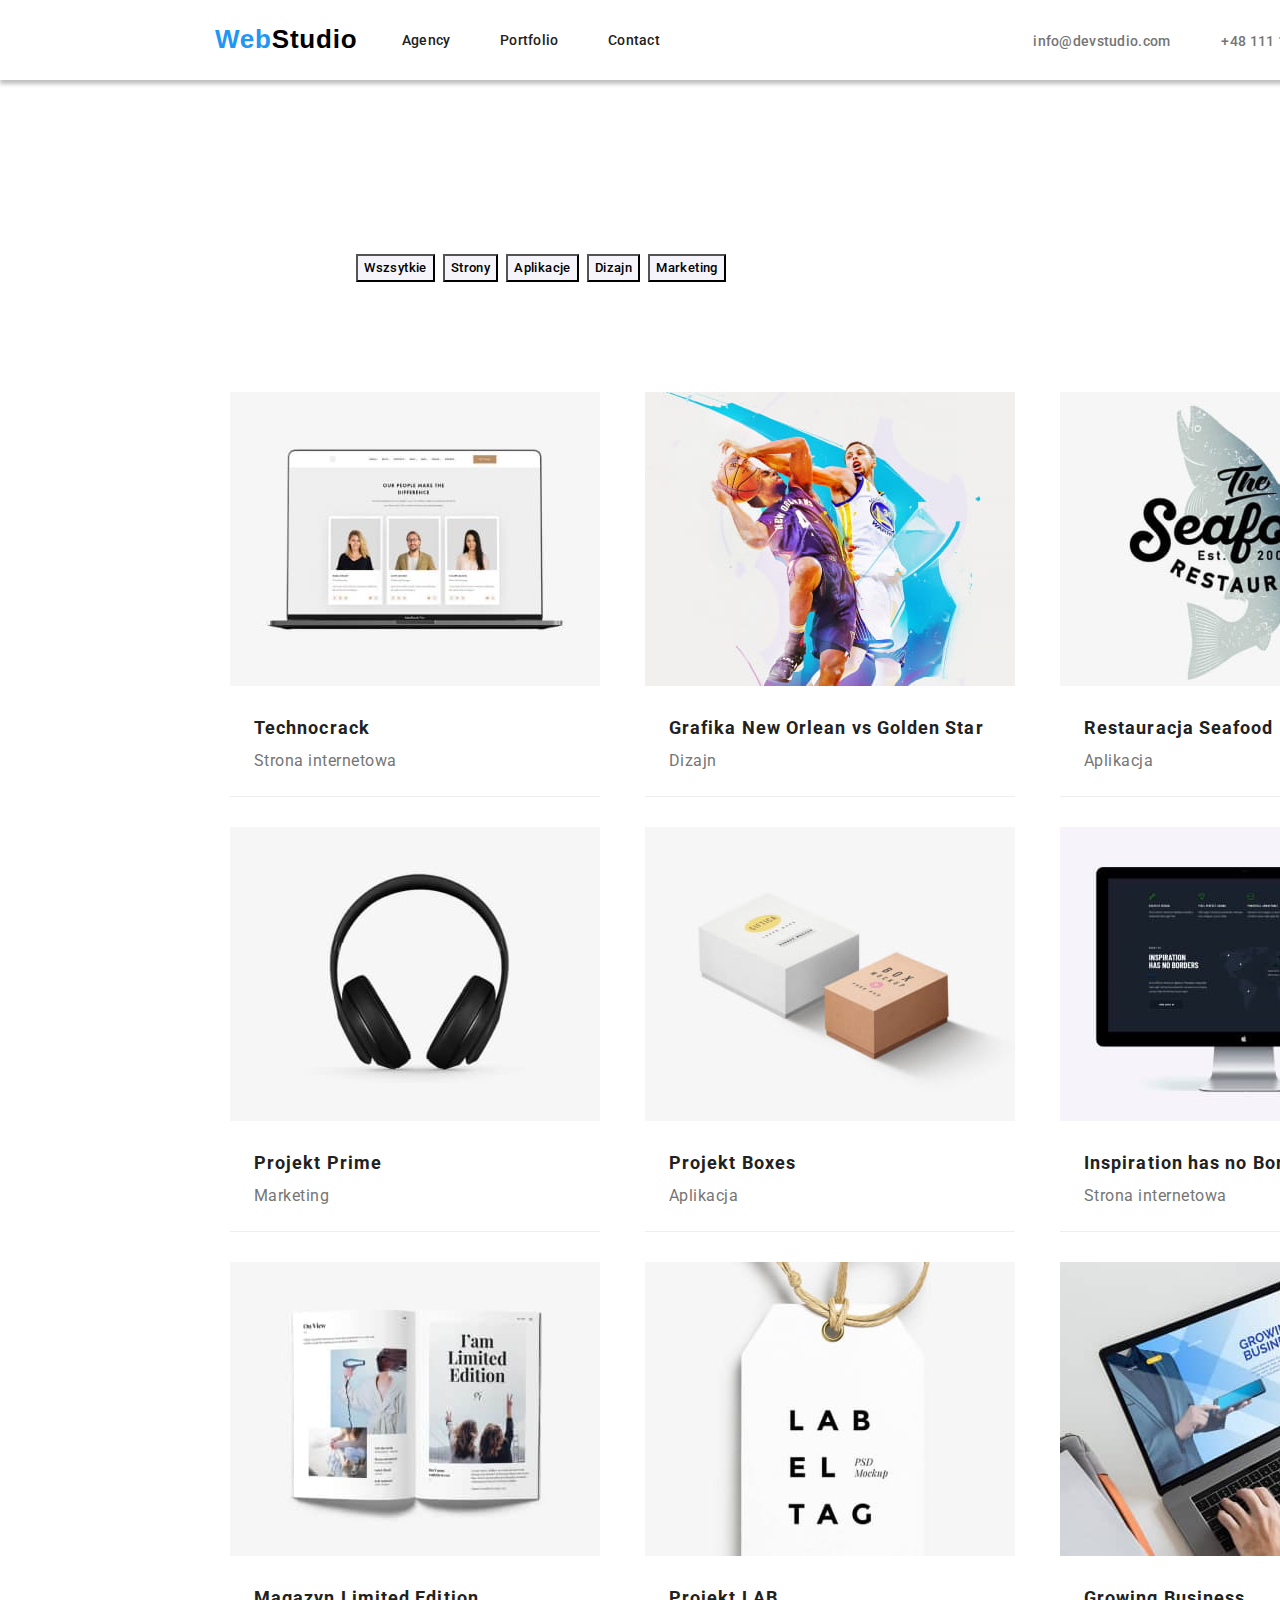
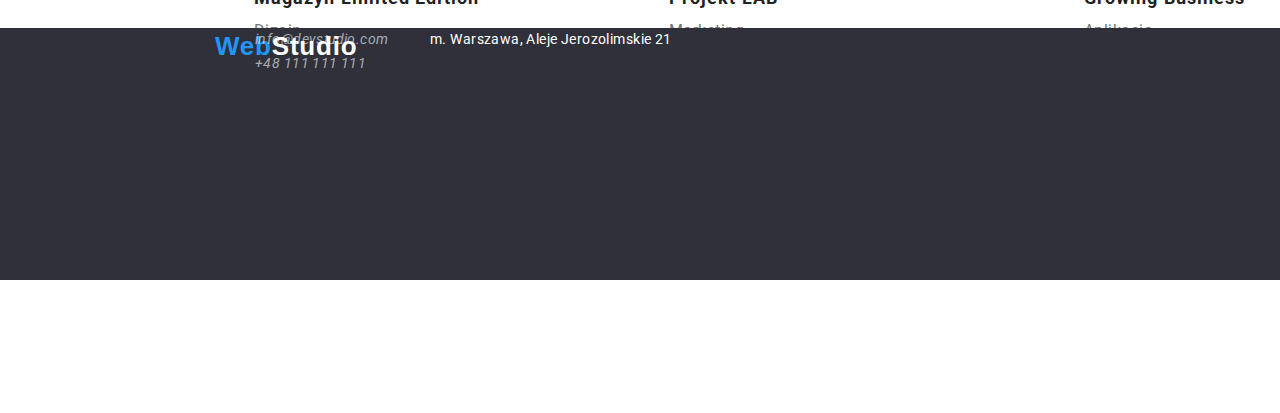
==== portfolio.html @ 23a783db "goit-markup-hw-03" ====
<!DOCTYPE html>
<html lang="en">
  <head>
    <meta charset="UTF-8" />
    <meta http-equiv="X-UA-Compatible" content="IE=edge" />
    <meta name="description" content="Website about WebStudio" />
    <title>Portfolio</title>
    <link
      rel="stylesheet"
      href="https://cdnjs.cloudflare.com/ajax/libs/modern-normalize/1.1.0/modern-normalize.min.css"
      integrity="sha512-wpPYUAdjBVSE4KJnH1VR1HeZfpl1ub8YT/NKx4PuQ5NmX2tKuGu6U/JRp5y+Y8XG2tV+wKQpNHVUX03MfMFn9Q=="
      crossorigin="anonymous"
      referrerpolicy="no-referrer"
    />
    <link rel="preconnect" href="https://fonts.googleapis.com" />
    <link rel="preconnect" href="https://fonts.gstatic.com" crossorigin />
    <link
      href="https://fonts.googleapis.com/css2?family=Raleway:wght@700&family=Roboto:wght@400;500;700;900&display=swap"
      rel="stylesheet"
    />
    <link rel="stylesheet" href="css/style.css" />
  </head>
  <body>
    <header class="nav-bar">
      <div class="menu-items">
        <a class="logo" href="index.html">Web<span class="studio">Studio</span></a>
      </div>
      <nav class="menu-items social-links-position">
        <div>
          <ul class="nav-items">
            <li><a class="menu-item" href="./index.html">Agency</a></li>
            <li><a class="menu-item" href="portfolio.html">Portfolio</a></li>
            <li><a class="menu-item">Contact</a></li>
          </ul>
        </div>
      </nav>
      <ul class="menu-items contacts-position">
        <li>
          <a class="contact-info" href="mailto:info@devstudio.com">info@devstudio.com</a>
        </li>
        <li><a class="contact-info" href="tel:+48111111111">+48 111 111 111</a></li>
      </ul>
    </header>

    <section class="filter-container">
      <div class="container">
        <ul class="button-container">
          <li><button type="button" class="button">Wszsytkie</button></li>
          <li><button type="button" class="button">Strony</button></li>
          <li><button type="button" class="button">Aplikacje</button></li>
          <li><button type="button" class="button">Dizajn</button></li>
          <li><button type="button" class="button">Marketing</button></li>
        </ul>
      </div>
      <div>
        <ul class="image-box-container">
          <li class="item">
            <figure>
              <img src="./images/laptop.jpg" alt="laptop" />
              <h3 class="title-h3">Technocrack</h3>
              <p class="description-image">Strona internetowa</p>
            </figure>
          </li>
          <li class="item">
            <figure>
              <img src="./images/players.jpg" alt="two players play basketball " />
              <h3 class="title-h3">Grafika New Orlean vs Golden Star</h3>
              <p class="description-image">Dizajn</p>
            </figure>
          </li>
          <li class="item">
            <figure>
              <img src="./images/seafood.jpg" alt="logo sea food restaurant" />
              <h3 class="title-h3">Restauracja Seafood</h3>
              <p class="description-image">Aplikacja</p>
            </figure>
          </li>
          <li class="item">
            <figure>
              <img src="./images/headphones.jpg" alt="black headphones" />
              <h3 class="title-h3">Projekt Prime</h3>
              <p class="description-image">Marketing</p>
            </figure>
          </li>
          <li class="item">
            <figure>
              <img src="./images/twoboxes.jpg" alt="two difrent boxes" />
              <h3 class="title-h3">Projekt Boxes</h3>
              <p class="description-image">Aplikacja</p>
            </figure>
          </li>
          <li class="item">
            <figure>
              <img src="./images/monitor.jpg" alt="computer monitor" />
              <h3 class="title-h3">Inspiration has no Borders</h3>
              <p class="description-image">Strona internetowa</p>
            </figure>
          </li>
          <li class="item">
            <figure>
              <img src="./images/book.jpg" alt="open newspeper" />
              <h3 class="title-h3">Magazyn Limited Edition</h3>
              <p class="description-image">Dizajn</p>
            </figure>
          </li>
          <li class="item">
            <figure>
              <img src="./images/pendant.jpg" alt="lab pendant" />
              <h3 class="title-h3">Projekt LAB</h3>
              <p class="description-image">Marketing</p>
            </figure>
          </li>
          <li class="item">
            <figure>
              <img src="./images/laptop2.jpg" alt="whos writting on open laptop" />
              <h3 class="title-h3">Growing Business</h3>
              <p class="description-image">Aplikacja</p>
            </figure>
          </li>
        </ul>
      </div>
    </section>
    <div class="footer container">
      <footer>
        <div>
          <a class="logo" href="index.html">Web<span class="studio-footer">Studio</span></a>
        </div>
        <address>
          <div class="contact-footer">
            <ul>
              <li class="street">m. Warszawa, Aleje Jerozolimskie 21</li>
              <li>
                <a class="contact-info-footer" href="mailto:info@devstudio.com"
                  >info@devstudio.com</a
                >
              </li>
              <li><a class="contact-info-footer" href="tel:+48111111111">+48 111 111 111</a></li>
            </ul>
          </div>
        </address>
      </footer>
    </div>
  </body>
</html>
---- css/style.css ----
:root {
  --background-color: #e5e5e5;
  --color-white: #ffffff;
  --color-black: #000000;
  --color-blue: #2196f3;
  --color-grey: #757575;
  --color-dark-grey: #2f303a;
  --main-font: 'Roboto', sans-serif;
  --secondary-font: 'Relaway', sans-serif;
  --normal-text-color: #212121;
  --paragraph-text-color: #757575;
  --link-color: #2196f3;
  --secondary-background-color: #2f303a;
  --button-color: #f5f4fa;
}
* {
  margin: 0;
}
ul {
  list-style: none;
}
a {
  text-decoration: none;
}

body {
  font-family: var(--main-font);
  color: var(--normal-text-color);
}
.title-h3:hover,
.description-image:hover {
  text-decoration-line: underline;
  text-decoration-color: var(--link-color);
  text-decoration-style: solid;
}
img:hover {
  text-decoration-style: solid;
  border-color: var(--link-color);
}

.conteiner {
  width: 1200px;
}
.filter-container {
  text-decoration: none;
  padding: 94px 0 94px 0px;
  justify-content: center;
  padding-top: 174px; /*(174, 215, 346, 215);*/
  padding-bottom: 346px;
  padding-left: 215px;
  padding-right: 215px;
}
.menu-item {
  font-weight: 500;
  font-size: 14px;
  line-height: 1.14;
  letter-spacing: 0.02em;
  color: var(--normal-text-color);
}
.nav-bar {
  height: 80px;
  width: 1600px;
  left: 0px;
  top: 0px;
  border-radius: 0px;
  box-sizing: border-box;
  border-bottom: 1px solid var(--border-color);
  background-color: var(--white);
  display: flex;
  justify-content: center;
  box-shadow: 0px 4px 4px rgba(0, 0, 0, 0.25);
}
.nav-items {
  gap: 47px;
  width: 261px;
  height: 16px;
  left: 453px;
  top: 32px;
  display: flex;
  color: var(--normal-text-color);
  font-size: 14px;
  justify-content: space-around;
}

.button-container {
  display: flex;
  justify-content: center;
  gap: 8px;
  margin-bottom: 50px;
  width: 572px;
  height: 54px;
  left: 510px;
  top: 174px;
  padding-bottom: 34px;
}
.image-box-container {
  width: 1200px;
  display: flex;
  flex-wrap: wrap;
  justify-content: space-between;
  padding-left: 15px;
  padding-right: 15px;
  gap: 30px;
}
.item {
  margin: 0;
  padding: 0;
  width: auto;
  border-bottom: 1px solid #eeeeee;
}
.contacts-position {
  padding-left: 372px;
  gap: 51px;
}
.social-links-position {
  padding-left: 91px;
}

.logo {
  position: absolute;
  left: 215px;
  font-family: var(--secondary-font);
  font-weight: 700;
  font-size: 26px;
  line-height: 1.46;
  letter-spacing: 0.03em;
  color: var(--link-color);
}
.studio {
  font-family: var(--secondary-font);
  color: var(--color-black);
}
.studio-footer {
  font-family: var(--secondary-font);
  color: var(--color-white);
}
.contact-footer {
  position: absolute;
  width: 247px;
  height: 84px;
  left: 215px;
}
.slogan {
  font-weight: 900;
  font-size: 44px;
  line-height: 1.36;
  letter-spacing: 0.06em;
  text-transform: uppercase;
  color: var(--color-white);
  padding-top: 200px;
  padding-bottom: 30px;
}
.our-team {
  background-color: var(--button-color);
}

.contact-info {
  font-style: normal;
  font-weight: 500;
  font-size: 14px;
  line-height: 1.17;
  letter-spacing: 0.02em;
  color: var(--paragraph-text-color);
}
.contact-footer {
  width: 247px;
  height: 81px;
}
.contact-info-footer {
  font-size: 14px;
  line-height: 1.7;
  letter-spacing: 0.03em;
  color: rgba(255, 255, 255, 0.6);
}
button {
  font-family: var(--main-font);
  font-weight: 500;
  line-height: 1.62;
  background: var(--button-color);
  letter-spacing: 0.03em;
  cursor: pointer;
}
.blue-button {
  font-weight: 700;
  line-height: 1.87;
  letter-spacing: 0.06em;
  color: var(--color-white);
  background: var(--link-color);
}
.button:focus {
  color: white;
  background-color: var(--link-color);
}
.button:hover {
  text-decoration-line: underline;
  text-decoration-color: var(--link-color);
  text-decoration-style: solid;
}

a:hover,
a:focus {
  color: var(--link-color);
}
.section {
  padding: 94px 0 94px 0px;
}

.main-section {
  background-color: var(--secondary-background-color);
  display: flex;
  flex-direction: column;
  justify-content: center;
  align-items: center;
}
.menu-items {
  display: flex;
  align-items: center;
}
.paragraphs {
  display: flex;
  justify-content: space-around;
  gap: 30px;
  padding-left: 15px;
  padding-right: 15px;
}
.paragraphs-title {
  font-weight: 700;
  font-size: 14px;
  line-height: 1.14;
  letter-spacing: 0.03em;
}
.paragraphs-text {
  font-size: 14px;
  line-height: 1.14;
  letter-spacing: 0.03em;
  color: var(--paragraph-text-color);
  padding-top: 10px;
}
.section-title {
  font-weight: 700;
  font-size: 36px;
  line-height: 1.17;
  letter-spacing: 0.03em;
}
.title-h3 {
  font-weight: 700;
  font-size: 18px;
  line-height: 2;
  letter-spacing: 0.06em;
  margin: 0;
  padding-top: 20px;
  padding-left: 24px;
  color: var(--normal-text-color);
}
.name {
  font-weight: 500;
  line-height: 1.19;
  letter-spacing: 0.03em;
  color: var(--color-black);
}
.describe-name {
  line-height: 1.19;
  letter-spacing: 0.03em;
  color: var(--color-grey);
}
.description-image {
  color: var(--color-grey);
  line-height: 1.875;
  letter-spacing: 0.03em;
  margin: 0;
  padding-left: 24px;
  padding-bottom: 20px;
  letter-spacing: 0.03em;
}
.street {
  position: absolute;
  width: 247px;
  height: 21px;
  left: 215px;
  font-style: normal;
  font-family: var(--main-font);
  color: var(--color-white);
  font-size: 14px;
  line-height: 1.71;
  letter-spacing: 0.03em;
}
.footer {
  background-color: var(--color-dark-grey);
  position: absolute;
  width: 1600px;
  height: 252px;
  left: 0px;
  top: 1628px;
  height: 252px;
  border-radius: 0px;
}
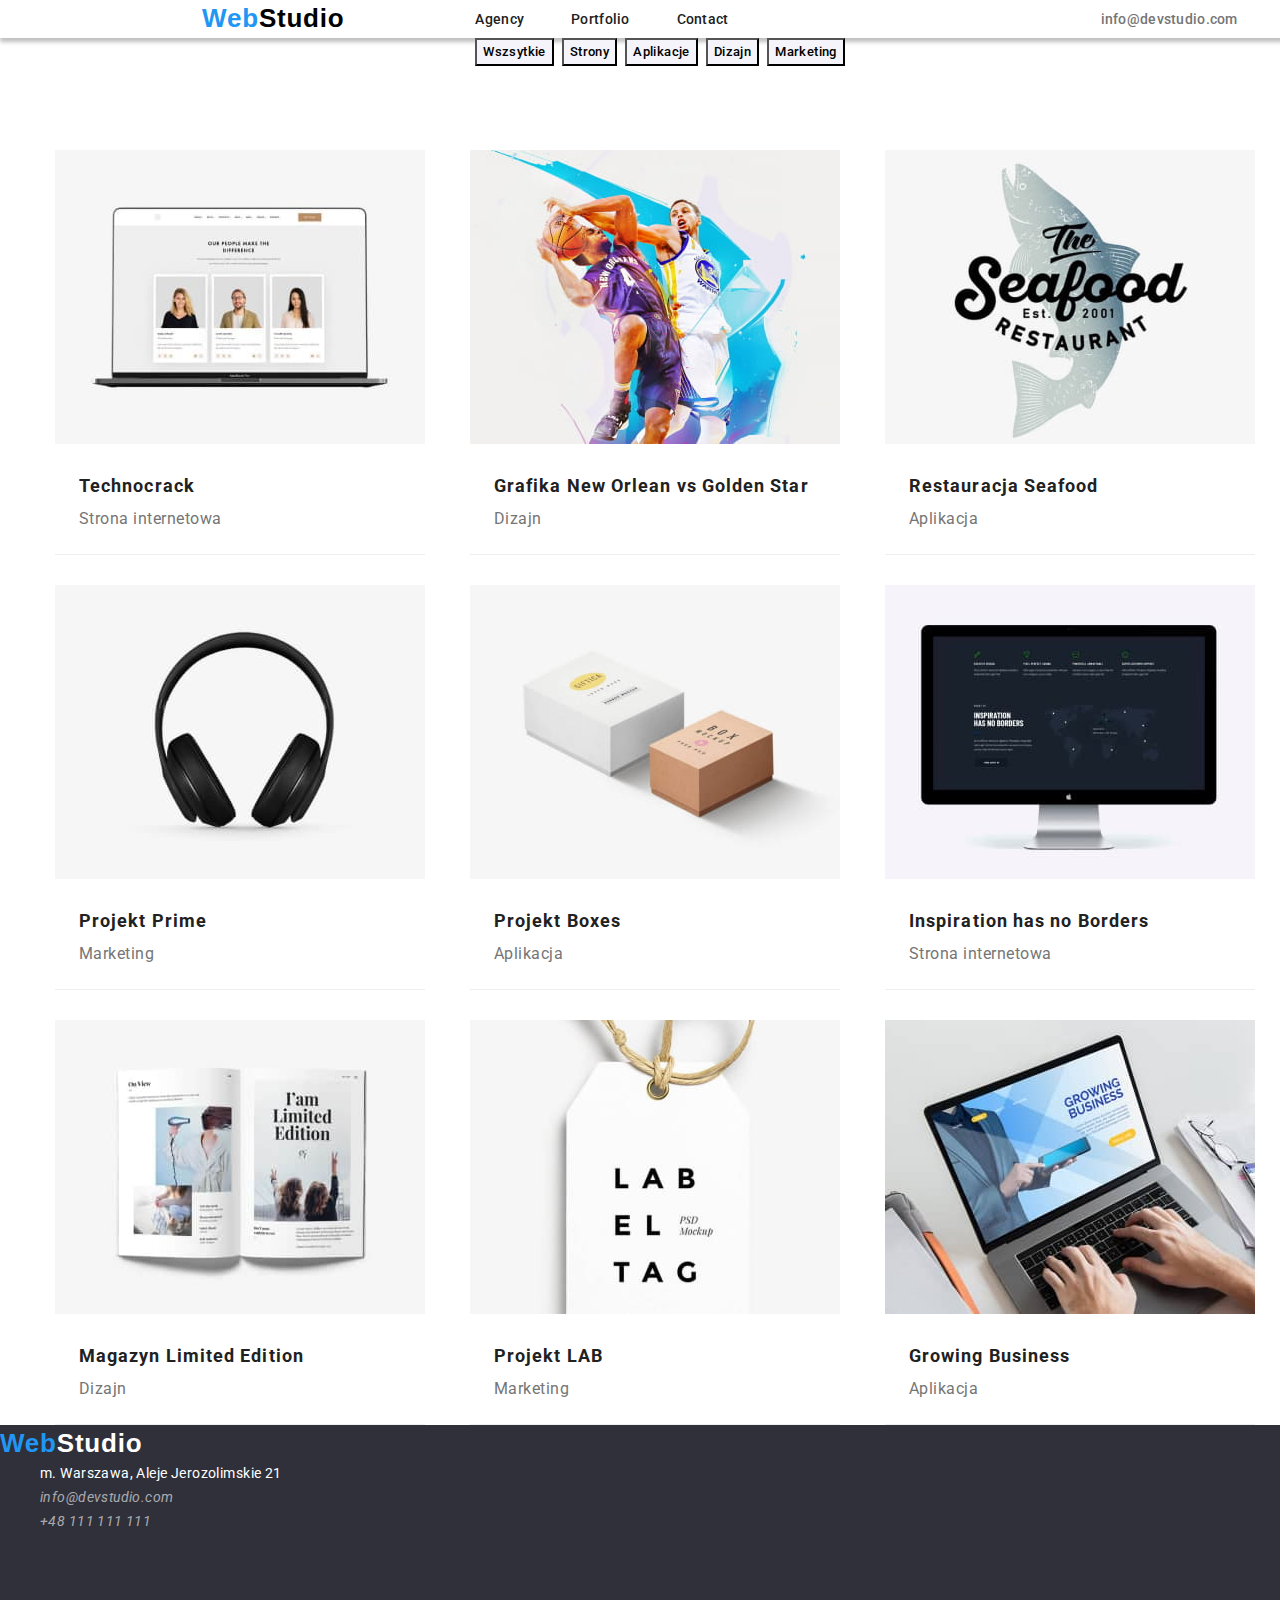
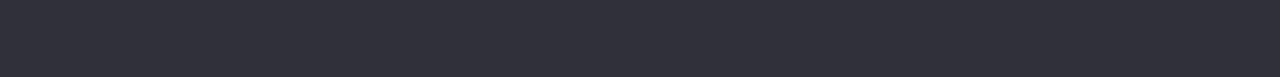
==== commit 77ddc376: "goit-markup-hw-03" ====
--- a/portfolio.html
+++ b/portfolio.html
@@ -21,7 +21,7 @@
     <link rel="stylesheet" href="css/style.css" />
   </head>
   <body>
-    <header class="nav-bar">
+    <header class="nav-bar container">
       <div class="menu-items">
         <a class="logo" href="index.html">Web<span class="studio">Studio</span></a>
       </div>
@@ -42,7 +42,7 @@
       </ul>
     </header>
 
-    <section class="filter-container">
+    <section class="filter-container, conteiner">
       <div class="container">
         <ul class="button-container">
           <li><button type="button" class="button">Wszsytkie</button></li>
@@ -55,73 +55,55 @@
       <div>
         <ul class="image-box-container">
           <li class="item">
-            <figure>
-              <img src="./images/laptop.jpg" alt="laptop" />
-              <h3 class="title-h3">Technocrack</h3>
-              <p class="description-image">Strona internetowa</p>
-            </figure>
+            <img src="./images/laptop.jpg" alt="laptop" />
+            <h3 class="title-h3">Technocrack</h3>
+            <p class="description-image">Strona internetowa</p>
           </li>
           <li class="item">
-            <figure>
-              <img src="./images/players.jpg" alt="two players play basketball " />
-              <h3 class="title-h3">Grafika New Orlean vs Golden Star</h3>
-              <p class="description-image">Dizajn</p>
-            </figure>
+            <img src="./images/players.jpg" alt="two players play basketball " />
+            <h3 class="title-h3">Grafika New Orlean vs Golden Star</h3>
+            <p class="description-image">Dizajn</p>
           </li>
           <li class="item">
-            <figure>
-              <img src="./images/seafood.jpg" alt="logo sea food restaurant" />
-              <h3 class="title-h3">Restauracja Seafood</h3>
-              <p class="description-image">Aplikacja</p>
-            </figure>
+            <img src="./images/seafood.jpg" alt="logo sea food restaurant" />
+            <h3 class="title-h3">Restauracja Seafood</h3>
+            <p class="description-image">Aplikacja</p>
           </li>
           <li class="item">
-            <figure>
-              <img src="./images/headphones.jpg" alt="black headphones" />
-              <h3 class="title-h3">Projekt Prime</h3>
-              <p class="description-image">Marketing</p>
-            </figure>
+            <img src="./images/headphones.jpg" alt="black headphones" />
+            <h3 class="title-h3">Projekt Prime</h3>
+            <p class="description-image">Marketing</p>
           </li>
           <li class="item">
-            <figure>
-              <img src="./images/twoboxes.jpg" alt="two difrent boxes" />
-              <h3 class="title-h3">Projekt Boxes</h3>
-              <p class="description-image">Aplikacja</p>
-            </figure>
+            <img src="./images/twoboxes.jpg" alt="two difrent boxes" />
+            <h3 class="title-h3">Projekt Boxes</h3>
+            <p class="description-image">Aplikacja</p>
           </li>
           <li class="item">
-            <figure>
-              <img src="./images/monitor.jpg" alt="computer monitor" />
-              <h3 class="title-h3">Inspiration has no Borders</h3>
-              <p class="description-image">Strona internetowa</p>
-            </figure>
+            <img src="./images/monitor.jpg" alt="computer monitor" />
+            <h3 class="title-h3">Inspiration has no Borders</h3>
+            <p class="description-image">Strona internetowa</p>
           </li>
           <li class="item">
-            <figure>
-              <img src="./images/book.jpg" alt="open newspeper" />
-              <h3 class="title-h3">Magazyn Limited Edition</h3>
-              <p class="description-image">Dizajn</p>
-            </figure>
+            <img src="./images/book.jpg" alt="open newspeper" />
+            <h3 class="title-h3">Magazyn Limited Edition</h3>
+            <p class="description-image">Dizajn</p>
           </li>
           <li class="item">
-            <figure>
-              <img src="./images/pendant.jpg" alt="lab pendant" />
-              <h3 class="title-h3">Projekt LAB</h3>
-              <p class="description-image">Marketing</p>
-            </figure>
+            <img src="./images/pendant.jpg" alt="lab pendant" />
+            <h3 class="title-h3">Projekt LAB</h3>
+            <p class="description-image">Marketing</p>
           </li>
           <li class="item">
-            <figure>
-              <img src="./images/laptop2.jpg" alt="whos writting on open laptop" />
-              <h3 class="title-h3">Growing Business</h3>
-              <p class="description-image">Aplikacja</p>
-            </figure>
+            <img src="./images/laptop2.jpg" alt="whos writting on open laptop" />
+            <h3 class="title-h3">Growing Business</h3>
+            <p class="description-image">Aplikacja</p>
           </li>
         </ul>
       </div>
     </section>
-    <div class="footer container">
-      <footer>
+    <div class="footer">
+      <footer class="container">
         <div>
           <a class="logo" href="index.html">Web<span class="studio-footer">Studio</span></a>
         </div>
--- a/css/style.css
+++ b/css/style.css
@@ -22,43 +22,95 @@
 a {
   text-decoration: none;
 }
-
+* {
+  margin: 0;
+}
+h1,
+h2,
+h3,
+h4,
+h5,
+h6,
+p {
+  margin: 0;
+}
 body {
   font-family: var(--main-font);
   color: var(--normal-text-color);
 }
-.title-h3:hover,
+.conteiner {
+  width: 1200px;
+  margin: 0 auto;
+}
+/*==================================================================
+HOVER FOCUS BUTTON
+====================================================================*/
+/*.title-h3:hover,
 .description-image:hover {
   text-decoration-line: underline;
   text-decoration-color: var(--link-color);
   text-decoration-style: solid;
-}
-img:hover {
+}*/
+img:hover img:focus {
   text-decoration-style: solid;
   border-color: var(--link-color);
 }
-
-.conteiner {
-  width: 1200px;
-}
-.filter-container {
-  text-decoration: none;
-  padding: 94px 0 94px 0px;
-  justify-content: center;
-  padding-top: 174px; /*(174, 215, 346, 215);*/
-  padding-bottom: 346px;
-  padding-left: 215px;
-  padding-right: 215px;
-}
-.menu-item {
-  font-weight: 500;
-  font-size: 14px;
-  line-height: 1.14;
-  letter-spacing: 0.02em;
-  color: var(--normal-text-color);
-}
+.button:focus {
+  color: white;
+  background-color: var(--link-color);
+}
+.button:focus,
+.button:hover {
+  color: white;
+  background-color: var(--link-color);
+}
+.button-container:hover {
+  border-color: var(--link-color);
+}
+a:hover,
+a:focus {
+  color: var(--link-color);
+}
+button {
+  font-family: var(--main-font);
+  font-weight: 500;
+  line-height: 1.62;
+  background: var(--button-color);
+  letter-spacing: 0.03em;
+  cursor: pointer;
+}
+.blue-button {
+  font-weight: 700;
+  line-height: 1.87;
+  letter-spacing: 0.06em;
+  color: var(--color-white);
+  background: var(--link-color);
+}
+.underline-blue:hover {
+  text-decoration-line: underline;
+}
+/*============LOGO==========================================*/
+.logo {
+  left: 215px;
+  font-family: var(--secondary-font);
+  font-weight: 700;
+  font-size: 26px;
+  line-height: 1.46;
+  letter-spacing: 0.03em;
+  color: var(--link-color);
+}
+.studio {
+  font-family: var(--secondary-font);
+  color: var(--color-black);
+}
+.studio-footer {
+  font-family: var(--secondary-font);
+  color: var(--color-white);
+}
+/*===================================================
+NAGŁÓWEK
+========================================================*/
 .nav-bar {
-  height: 80px;
   width: 1600px;
   left: 0px;
   top: 0px;
@@ -72,8 +124,6 @@
 }
 .nav-items {
   gap: 47px;
-  width: 261px;
-  height: 16px;
   left: 453px;
   top: 32px;
   display: flex;
@@ -81,64 +131,39 @@
   font-size: 14px;
   justify-content: space-around;
 }
-
-.button-container {
-  display: flex;
-  justify-content: center;
-  gap: 8px;
-  margin-bottom: 50px;
-  width: 572px;
-  height: 54px;
-  left: 510px;
-  top: 174px;
-  padding-bottom: 34px;
-}
-.image-box-container {
-  width: 1200px;
-  display: flex;
-  flex-wrap: wrap;
-  justify-content: space-between;
-  padding-left: 15px;
-  padding-right: 15px;
-  gap: 30px;
-}
-.item {
-  margin: 0;
-  padding: 0;
-  width: auto;
-  border-bottom: 1px solid #eeeeee;
+.social-links-position {
+  padding-left: 91px;
+}
+.menu-item {
+  font-weight: 500;
+  font-size: 14px;
+  line-height: 1.14;
+  letter-spacing: 0.02em;
+  color: var(--normal-text-color);
+}
+.contact-info {
+  font-style: normal;
+  font-weight: 500;
+  font-size: 14px;
+  line-height: 1.17;
+  letter-spacing: 0.02em;
+  color: var(--paragraph-text-color);
 }
 .contacts-position {
   padding-left: 372px;
   gap: 51px;
 }
-.social-links-position {
-  padding-left: 91px;
-}
+/*=======================================================
+PORTFOLIO-------------INDEX
+=========================================================*/
 
-.logo {
-  position: absolute;
-  left: 215px;
-  font-family: var(--secondary-font);
-  font-weight: 700;
-  font-size: 26px;
-  line-height: 1.46;
-  letter-spacing: 0.03em;
-  color: var(--link-color);
-}
-.studio {
-  font-family: var(--secondary-font);
-  color: var(--color-black);
-}
-.studio-footer {
-  font-family: var(--secondary-font);
-  color: var(--color-white);
-}
-.contact-footer {
-  position: absolute;
-  width: 247px;
-  height: 84px;
-  left: 215px;
+.main-section {
+  background-color: var(--secondary-background-color);
+  display: flex;
+  flex-direction: column;
+  justify-content: center;
+  align-items: center;
+  gap: 30px;
 }
 .slogan {
   font-weight: 900;
@@ -146,71 +171,10 @@
   line-height: 1.36;
   letter-spacing: 0.06em;
   text-transform: uppercase;
+  text-align: center;
   color: var(--color-white);
   padding-top: 200px;
   padding-bottom: 30px;
-}
-.our-team {
-  background-color: var(--button-color);
-}
-
-.contact-info {
-  font-style: normal;
-  font-weight: 500;
-  font-size: 14px;
-  line-height: 1.17;
-  letter-spacing: 0.02em;
-  color: var(--paragraph-text-color);
-}
-.contact-footer {
-  width: 247px;
-  height: 81px;
-}
-.contact-info-footer {
-  font-size: 14px;
-  line-height: 1.7;
-  letter-spacing: 0.03em;
-  color: rgba(255, 255, 255, 0.6);
-}
-button {
-  font-family: var(--main-font);
-  font-weight: 500;
-  line-height: 1.62;
-  background: var(--button-color);
-  letter-spacing: 0.03em;
-  cursor: pointer;
-}
-.blue-button {
-  font-weight: 700;
-  line-height: 1.87;
-  letter-spacing: 0.06em;
-  color: var(--color-white);
-  background: var(--link-color);
-}
-.button:focus {
-  color: white;
-  background-color: var(--link-color);
-}
-.button:hover {
-  text-decoration-line: underline;
-  text-decoration-color: var(--link-color);
-  text-decoration-style: solid;
-}
-
-a:hover,
-a:focus {
-  color: var(--link-color);
-}
-.section {
-  padding: 94px 0 94px 0px;
-}
-
-.main-section {
-  background-color: var(--secondary-background-color);
-  display: flex;
-  flex-direction: column;
-  justify-content: center;
-  align-items: center;
 }
 .menu-items {
   display: flex;
@@ -222,6 +186,14 @@
   gap: 30px;
   padding-left: 15px;
   padding-right: 15px;
+  left: 215px;
+  top: 774px;
+}
+.section-what-we-do {
+  width: 1170px;
+  left: 215px;
+  top: 969px;
+  border-radius: 0px;
 }
 .paragraphs-title {
   font-weight: 700;
@@ -237,10 +209,88 @@
   padding-top: 10px;
 }
 .section-title {
+  display: flex;
+  justify-content: center;
   font-weight: 700;
   font-size: 36px;
   line-height: 1.17;
   letter-spacing: 0.03em;
+}
+.pics-container {
+  display: flex;
+  justify-content: space-around;
+  flex-wrap: wrap;
+  left: 215px;
+  top: 969px;
+  border-radius: 0px;
+}
+.team-container {
+  display: flex;
+  justify-content: space-around;
+  flex-wrap: wrap;
+}
+.team-container {
+  font-weight: 500;
+  line-height: 1.19;
+  letter-spacing: 0.03em;
+  color: var(--color-black);
+}
+.pic-item {
+  padding: 5px;
+}
+.name {
+  display: flex;
+  justify-content: center;
+  font-weight: 500;
+  line-height: 1.19;
+  letter-spacing: 0.03em;
+  color: var(--color-black);
+}
+.describe-name {
+  display: flex;
+  justify-content: center;
+  line-height: 1.19;
+  letter-spacing: 0.03em;
+  color: var(--color-grey);
+}
+.section {
+  padding: 94px 0 94px 0px;
+}
+.our-team {
+  background-color: var(--button-color);
+}
+
+.filter-container {
+  text-decoration: none;
+  padding: 94px 0 94px 0px;
+  justify-content: center;
+  padding-top: 174px; /*(174, 215, 346, 215);*/
+  padding-bottom: 346px;
+  padding-left: 215px;
+  padding-right: 215px;
+}
+.button-container {
+  display: flex;
+  justify-content: center;
+  gap: 8px;
+  margin-bottom: 50px;
+  left: 510px;
+  top: 174px;
+  padding-bottom: 34px;
+}
+.image-box-container {
+  width: 1200px;
+  display: flex;
+  flex-wrap: wrap;
+  justify-content: space-between;
+  padding-left: 15px;
+  padding-right: 15px;
+  gap: 30px;
+}
+.item {
+  margin: 0;
+  padding: 0;
+  border-bottom: 1px solid #eeeeee;
 }
 .title-h3 {
   font-weight: 700;
@@ -252,17 +302,6 @@
   padding-left: 24px;
   color: var(--normal-text-color);
 }
-.name {
-  font-weight: 500;
-  line-height: 1.19;
-  letter-spacing: 0.03em;
-  color: var(--color-black);
-}
-.describe-name {
-  line-height: 1.19;
-  letter-spacing: 0.03em;
-  color: var(--color-grey);
-}
 .description-image {
   color: var(--color-grey);
   line-height: 1.875;
@@ -272,25 +311,34 @@
   padding-bottom: 20px;
   letter-spacing: 0.03em;
 }
-.street {
-  position: absolute;
-  width: 247px;
-  height: 21px;
-  left: 215px;
-  font-style: normal;
-  font-family: var(--main-font);
-  color: var(--color-white);
-  font-size: 14px;
-  line-height: 1.71;
-  letter-spacing: 0.03em;
-}
+
+/*=================================================
+footer
+==================================================*/
 .footer {
   background-color: var(--color-dark-grey);
-  position: absolute;
   width: 1600px;
   height: 252px;
   left: 0px;
   top: 1628px;
-  height: 252px;
   border-radius: 0px;
 }
+.contact-footer {
+  left: 215px;
+}
+
+.contact-info-footer {
+  font-size: 14px;
+  line-height: 1.7;
+  letter-spacing: 0.03em;
+  color: rgba(255, 255, 255, 0.6);
+}
+.street {
+  left: 215px;
+  font-style: normal;
+  font-family: var(--main-font);
+  color: var(--color-white);
+  font-size: 14px;
+  line-height: 1.71;
+  letter-spacing: 0.03em;
+}
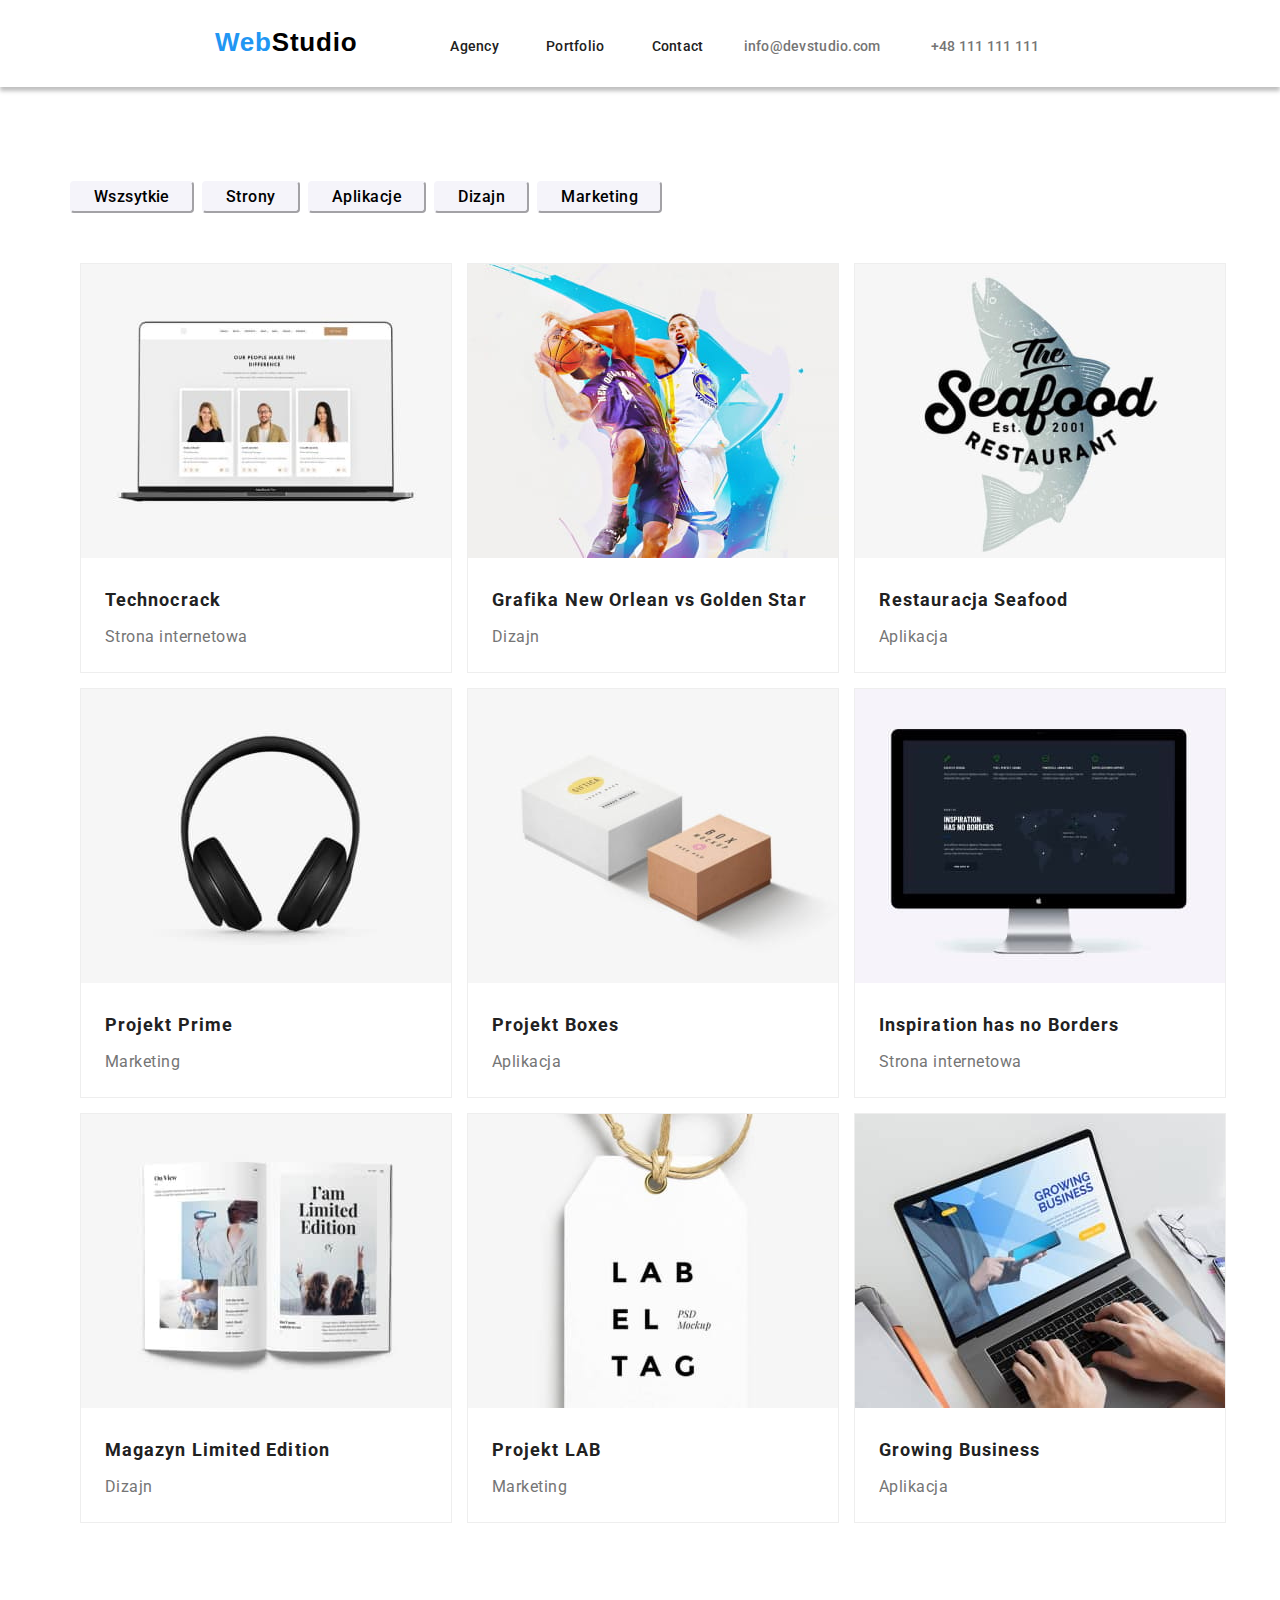
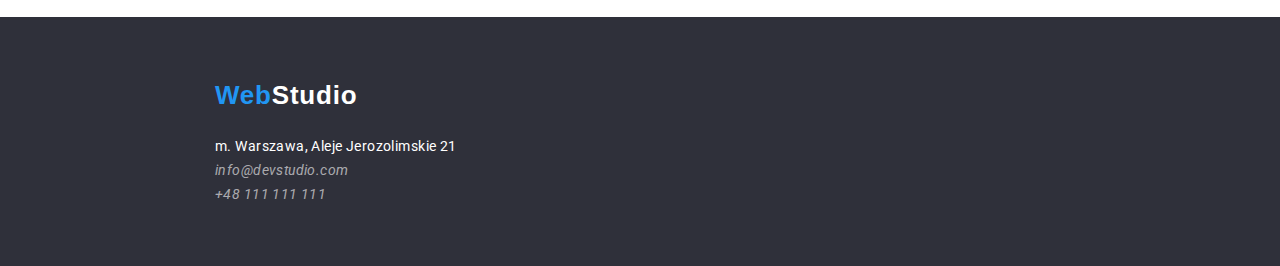
==== commit 8308640a: "goit-markup-hw-03" ====
--- a/portfolio.html
+++ b/portfolio.html
@@ -5,13 +5,6 @@
     <meta http-equiv="X-UA-Compatible" content="IE=edge" />
     <meta name="description" content="Website about WebStudio" />
     <title>Portfolio</title>
-    <link
-      rel="stylesheet"
-      href="https://cdnjs.cloudflare.com/ajax/libs/modern-normalize/1.1.0/modern-normalize.min.css"
-      integrity="sha512-wpPYUAdjBVSE4KJnH1VR1HeZfpl1ub8YT/NKx4PuQ5NmX2tKuGu6U/JRp5y+Y8XG2tV+wKQpNHVUX03MfMFn9Q=="
-      crossorigin="anonymous"
-      referrerpolicy="no-referrer"
-    />
     <link rel="preconnect" href="https://fonts.googleapis.com" />
     <link rel="preconnect" href="https://fonts.gstatic.com" crossorigin />
     <link
@@ -21,106 +14,103 @@
     <link rel="stylesheet" href="css/style.css" />
   </head>
   <body>
-    <header class="nav-bar container">
-      <div class="menu-items">
+    <!-- <section class="section"> -->
+    <header class="nav-bar">
+      <div class="menu-logo">
         <a class="logo" href="index.html">Web<span class="studio">Studio</span></a>
       </div>
-      <nav class="menu-items social-links-position">
+
+      <nav>
         <div>
           <ul class="nav-items">
             <li><a class="menu-item" href="./index.html">Agency</a></li>
-            <li><a class="menu-item" href="portfolio.html">Portfolio</a></li>
+            <li><a class="menu-item" href="./portfolio.html">Portfolio</a></li>
             <li><a class="menu-item">Contact</a></li>
           </ul>
         </div>
       </nav>
-      <ul class="menu-items contacts-position">
-        <li>
-          <a class="contact-info" href="mailto:info@devstudio.com">info@devstudio.com</a>
-        </li>
-        <li><a class="contact-info" href="tel:+48111111111">+48 111 111 111</a></li>
-      </ul>
-    </header>
-
-    <section class="filter-container, conteiner">
-      <div class="container">
-        <ul class="button-container">
-          <li><button type="button" class="button">Wszsytkie</button></li>
-          <li><button type="button" class="button">Strony</button></li>
-          <li><button type="button" class="button">Aplikacje</button></li>
-          <li><button type="button" class="button">Dizajn</button></li>
-          <li><button type="button" class="button">Marketing</button></li>
+      <div>
+        <ul class="nav-items-second">
+          <li>
+            <a class="contact-mail" href="mailto:info@devstudio.com">info@devstudio.com</a>
+          </li>
+          <li><a class="contact-tel" href="tel:+48111111111">+48 111 111 111</a></li>
         </ul>
       </div>
-      <div>
-        <ul class="image-box-container">
-          <li class="item">
-            <img src="./images/laptop.jpg" alt="laptop" />
-            <h3 class="title-h3">Technocrack</h3>
-            <p class="description-image">Strona internetowa</p>
+    </header>
+    <!-- </section> -->
+    <main>
+      <section class="section">
+        <div class="container portfolio">
+          <ul class="button-container">
+            <li><button class="button">Wszsytkie</button></li>
+            <li><button class="button">Strony</button></li>
+            <li><button class="button">Aplikacje</button></li>
+            <li><button class="button">Dizajn</button></li>
+            <li><button class="button">Marketing</button></li>
+          </ul>
+          <ul class="portfolio-container">
+            <li class="box-portfolio">
+              <img src="./images/laptop.jpg" alt="laptop" />
+
+              <h3 class="title-h3">Technocrack</h3>
+              <p class="description-image">Strona internetowa</p>
+            </li>
+            <li class="box-portfolio">
+              <img src="./images/players.jpg" alt="two players play basketball " />
+              <h3 class="title-h3">Grafika New Orlean vs Golden Star</h3>
+              <p class="description-image">Dizajn</p>
+            </li>
+            <li class="box-portfolio">
+              <img src="./images/seafood.jpg" alt="logo sea food restaurant" />
+              <h3 class="title-h3">Restauracja Seafood</h3>
+              <p class="description-image">Aplikacja</p>
+            </li>
+            <li class="box-portfolio">
+              <img src="./images/headphones.jpg" alt="black headphones" />
+              <h3 class="title-h3">Projekt Prime</h3>
+              <p class="description-image">Marketing</p>
+            </li>
+            <li class="box-portfolio">
+              <img src="./images/twoboxes.jpg" alt="two difrent boxes" />
+              <h3 class="title-h3">Projekt Boxes</h3>
+              <p class="description-image">Aplikacja</p>
+            </li>
+            <li class="box-portfolio">
+              <img src="./images/monitor.jpg" alt="computer monitor" />
+              <h3 class="title-h3">Inspiration has no Borders</h3>
+              <p class="description-image">Strona internetowa</p>
+            </li>
+            <li class="box-portfolio">
+              <img src="./images/book.jpg" alt="open newspeper" />
+              <h3 class="title-h3">Magazyn Limited Edition</h3>
+              <p class="description-image">Dizajn</p>
+            </li>
+            <li class="box-portfolio">
+              <img src="./images/pendant.jpg" alt="lab pendant" />
+              <h3 class="title-h3">Projekt LAB</h3>
+              <p class="description-image">Marketing</p>
+            </li>
+            <li class="box-portfolio">
+              <img src="./images/laptop2.jpg" alt="whos writting on open laptop" />
+              <h3 class="title-h3">Growing Business</h3>
+              <p class="description-image">Aplikacja</p>
+            </li>
+          </ul>
+        </div>
+      </section>
+    </main>
+    <footer class="footer">
+      <a class="logo logo-footer" href="index.html">Web<span class="studio-footer">Studio</span></a>
+      <address>
+        <ul class="adress">
+          <li class="street">m. Warszawa, Aleje Jerozolimskie 21</li>
+          <li>
+            <a href="mailto:info@devstudio.com" class="contact-info-footer">info@devstudio.com</a>
           </li>
-          <li class="item">
-            <img src="./images/players.jpg" alt="two players play basketball " />
-            <h3 class="title-h3">Grafika New Orlean vs Golden Star</h3>
-            <p class="description-image">Dizajn</p>
-          </li>
-          <li class="item">
-            <img src="./images/seafood.jpg" alt="logo sea food restaurant" />
-            <h3 class="title-h3">Restauracja Seafood</h3>
-            <p class="description-image">Aplikacja</p>
-          </li>
-          <li class="item">
-            <img src="./images/headphones.jpg" alt="black headphones" />
-            <h3 class="title-h3">Projekt Prime</h3>
-            <p class="description-image">Marketing</p>
-          </li>
-          <li class="item">
-            <img src="./images/twoboxes.jpg" alt="two difrent boxes" />
-            <h3 class="title-h3">Projekt Boxes</h3>
-            <p class="description-image">Aplikacja</p>
-          </li>
-          <li class="item">
-            <img src="./images/monitor.jpg" alt="computer monitor" />
-            <h3 class="title-h3">Inspiration has no Borders</h3>
-            <p class="description-image">Strona internetowa</p>
-          </li>
-          <li class="item">
-            <img src="./images/book.jpg" alt="open newspeper" />
-            <h3 class="title-h3">Magazyn Limited Edition</h3>
-            <p class="description-image">Dizajn</p>
-          </li>
-          <li class="item">
-            <img src="./images/pendant.jpg" alt="lab pendant" />
-            <h3 class="title-h3">Projekt LAB</h3>
-            <p class="description-image">Marketing</p>
-          </li>
-          <li class="item">
-            <img src="./images/laptop2.jpg" alt="whos writting on open laptop" />
-            <h3 class="title-h3">Growing Business</h3>
-            <p class="description-image">Aplikacja</p>
-          </li>
+          <li><a href="tel:+48111111111" class="contact-info-footer">+48 111 111 111</a></li>
         </ul>
-      </div>
-    </section>
-    <div class="footer">
-      <footer class="container">
-        <div>
-          <a class="logo" href="index.html">Web<span class="studio-footer">Studio</span></a>
-        </div>
-        <address>
-          <div class="contact-footer">
-            <ul>
-              <li class="street">m. Warszawa, Aleje Jerozolimskie 21</li>
-              <li>
-                <a class="contact-info-footer" href="mailto:info@devstudio.com"
-                  >info@devstudio.com</a
-                >
-              </li>
-              <li><a class="contact-info-footer" href="tel:+48111111111">+48 111 111 111</a></li>
-            </ul>
-          </div>
-        </address>
-      </footer>
-    </div>
+      </address>
+    </footer>
   </body>
 </html>
--- a/css/style.css
+++ b/css/style.css
@@ -22,178 +22,77 @@
 a {
   text-decoration: none;
 }
-* {
-  margin: 0;
-}
-h1,
-h2,
-h3,
-h4,
-h5,
-h6,
-p {
-  margin: 0;
-}
+
 body {
   font-family: var(--main-font);
   color: var(--normal-text-color);
 }
-.conteiner {
-  width: 1200px;
+
+.section {
+  padding: 94px 0;
+}
+.container {
+  max-width: 1200px;
+  width: 100%;
   margin: 0 auto;
 }
-/*==================================================================
-HOVER FOCUS BUTTON
-====================================================================*/
-/*.title-h3:hover,
-.description-image:hover {
-  text-decoration-line: underline;
-  text-decoration-color: var(--link-color);
-  text-decoration-style: solid;
-}*/
-img:hover img:focus {
-  text-decoration-style: solid;
-  border-color: var(--link-color);
-}
-.button:focus {
-  color: white;
-  background-color: var(--link-color);
-}
-.button:focus,
-.button:hover {
-  color: white;
-  background-color: var(--link-color);
-}
-.button-container:hover {
-  border-color: var(--link-color);
-}
-a:hover,
-a:focus {
-  color: var(--link-color);
-}
-button {
-  font-family: var(--main-font);
-  font-weight: 500;
-  line-height: 1.62;
-  background: var(--button-color);
-  letter-spacing: 0.03em;
-  cursor: pointer;
-}
-.blue-button {
-  font-weight: 700;
-  line-height: 1.87;
-  letter-spacing: 0.06em;
-  color: var(--color-white);
-  background: var(--link-color);
-}
-.underline-blue:hover {
-  text-decoration-line: underline;
-}
-/*============LOGO==========================================*/
-.logo {
-  left: 215px;
-  font-family: var(--secondary-font);
-  font-weight: 700;
-  font-size: 26px;
-  line-height: 1.46;
-  letter-spacing: 0.03em;
-  color: var(--link-color);
-}
-.studio {
-  font-family: var(--secondary-font);
-  color: var(--color-black);
-}
-.studio-footer {
-  font-family: var(--secondary-font);
-  color: var(--color-white);
-}
-/*===================================================
-NAGŁÓWEK
-========================================================*/
-.nav-bar {
-  width: 1600px;
-  left: 0px;
-  top: 0px;
-  border-radius: 0px;
-  box-sizing: border-box;
-  border-bottom: 1px solid var(--border-color);
-  background-color: var(--white);
-  display: flex;
-  justify-content: center;
-  box-shadow: 0px 4px 4px rgba(0, 0, 0, 0.25);
-}
-.nav-items {
-  gap: 47px;
-  left: 453px;
-  top: 32px;
-  display: flex;
-  color: var(--normal-text-color);
-  font-size: 14px;
-  justify-content: space-around;
-}
-.social-links-position {
-  padding-left: 91px;
-}
-.menu-item {
-  font-weight: 500;
-  font-size: 14px;
-  line-height: 1.14;
-  letter-spacing: 0.02em;
-  color: var(--normal-text-color);
-}
-.contact-info {
-  font-style: normal;
-  font-weight: 500;
-  font-size: 14px;
-  line-height: 1.17;
-  letter-spacing: 0.02em;
-  color: var(--paragraph-text-color);
-}
-.contacts-position {
-  padding-left: 372px;
-  gap: 51px;
-}
-/*=======================================================
-PORTFOLIO-------------INDEX
-=========================================================*/
-
-.main-section {
-  background-color: var(--secondary-background-color);
-  display: flex;
-  flex-direction: column;
-  justify-content: center;
-  align-items: center;
-  gap: 30px;
-}
+
+/* =====================================INDEX============== */
 .slogan {
+  text-align: center;
   font-weight: 900;
   font-size: 44px;
   line-height: 1.36;
   letter-spacing: 0.06em;
   text-transform: uppercase;
-  text-align: center;
   color: var(--color-white);
-  padding-top: 200px;
-  padding-bottom: 30px;
-}
-.menu-items {
-  display: flex;
+  display: flex;
+  justify-content: center;
   align-items: center;
 }
-.paragraphs {
-  display: flex;
-  justify-content: space-around;
+.blue-button {
+  display: flex;
+  justify-content: center;
+  align-items: center;
+  text-align: center;
+  font-weight: 700;
+  line-height: 1.87;
+  letter-spacing: 0.06em;
+  color: var(--color-white);
+  background: var(--link-color);
+}
+.main-section {
+  background-color: var(--secondary-background-color);
+}
+.team {
+  box-shadow: 0px 4px 4px 0px rgba(0, 0, 0, 0.25);
+  border-radius: 4px;
+}
+.paragraphs-container {
+  flex-wrap: nowrap;
   gap: 30px;
+  display: flex;
+  justify-content: space-between;
+  margin-left: 30px;
+  margin-right: 30px;
   padding-left: 15px;
   padding-right: 15px;
-  left: 215px;
-  top: 774px;
-}
-.section-what-we-do {
-  width: 1170px;
-  left: 215px;
-  top: 969px;
-  border-radius: 0px;
+}
+.section-title {
+  display: flex;
+  justify-content: center;
+  font-weight: 700;
+  font-size: 36px;
+  line-height: 1.17;
+  letter-spacing: 0.03em;
+  padding-bottom: 30px;
+}
+.paragraphs-container-secondary {
+  gap: 30px;
+  display: flex;
+  justify-content: center;
+  margin-left: 30px;
+  margin-right: 30px;
 }
 .paragraphs-title {
   font-weight: 700;
@@ -207,138 +106,214 @@
   letter-spacing: 0.03em;
   color: var(--paragraph-text-color);
   padding-top: 10px;
-}
-.section-title {
-  display: flex;
-  justify-content: center;
-  font-weight: 700;
-  font-size: 36px;
-  line-height: 1.17;
-  letter-spacing: 0.03em;
-}
-.pics-container {
-  display: flex;
-  justify-content: space-around;
-  flex-wrap: wrap;
-  left: 215px;
-  top: 969px;
-  border-radius: 0px;
-}
-.team-container {
-  display: flex;
-  justify-content: space-around;
-  flex-wrap: wrap;
-}
-.team-container {
+  text-align: left;
+}
+.name {
+  font-size: 16px;
+  padding-top: 30px;
   font-weight: 500;
   line-height: 1.19;
   letter-spacing: 0.03em;
   color: var(--color-black);
-}
-.pic-item {
-  padding: 5px;
-}
-.name {
-  display: flex;
-  justify-content: center;
-  font-weight: 500;
+  text-align: center;
+}
+.describe-name {
+  font-size: 16px;
+  padding-top: 10px;
   line-height: 1.19;
   letter-spacing: 0.03em;
-  color: var(--color-black);
-}
-.describe-name {
-  display: flex;
-  justify-content: center;
-  line-height: 1.19;
-  letter-spacing: 0.03em;
   color: var(--color-grey);
-}
-.section {
-  padding: 94px 0 94px 0px;
-}
-.our-team {
-  background-color: var(--button-color);
-}
-
-.filter-container {
-  text-decoration: none;
-  padding: 94px 0 94px 0px;
-  justify-content: center;
-  padding-top: 174px; /*(174, 215, 346, 215);*/
-  padding-bottom: 346px;
-  padding-left: 215px;
-  padding-right: 215px;
+  text-align: center;
+}
+/*===========================================PORTFOLIO===========*/
+button {
+  font-family: var(--main-font);
+  font-weight: 500;
+  font-size: 16px;
+  line-height: 1.62;
+  background: #f5f4fa;
+  border-color: #f5f4fa;
+  letter-spacing: 0.03em;
+  text-align: center;
+  cursor: pointer;
+  border-radius: 4px;
+  padding-left: 22px;
+  padding-right: 22px;
+  gap: 8px;
 }
 .button-container {
-  display: flex;
-  justify-content: center;
+  /* box-sizing: border-box; */
+  width: 572px;
+  /* margin-left: 510px; */
+  display: flex;
+  justify-content: center;
+  align-items: flex-start;
   gap: 8px;
-  margin-bottom: 50px;
-  left: 510px;
-  top: 174px;
-  padding-bottom: 34px;
-}
-.image-box-container {
-  width: 1200px;
-  display: flex;
-  flex-wrap: wrap;
-  justify-content: space-between;
-  padding-left: 15px;
-  padding-right: 15px;
-  gap: 30px;
-}
-.item {
-  margin: 0;
-  padding: 0;
-  border-bottom: 1px solid #eeeeee;
+  padding-bottom: 50px;
+}
+.portfolio-container {
+  display: flex;
+  gap: 15px;
+  flex-flow: row wrap;
+}
+.box-portfolio {
+  border: 1px solid rgba(238, 238, 238, 1);
 }
 .title-h3 {
+  font-family: var(--main-font);
+  color: rgba(33, 33, 33, 1);
   font-weight: 700;
   font-size: 18px;
   line-height: 2;
   letter-spacing: 0.06em;
-  margin: 0;
+  padding-bottom: 4px;
   padding-top: 20px;
   padding-left: 24px;
-  color: var(--normal-text-color);
+  padding-right: 24px;
 }
 .description-image {
   color: var(--color-grey);
   line-height: 1.875;
   letter-spacing: 0.03em;
-  margin: 0;
   padding-left: 24px;
+  padding-right: 24px;
   padding-bottom: 20px;
-  letter-spacing: 0.03em;
-}
-
-/*=================================================
-footer
-==================================================*/
+}
+.portfolio {
+  justify-content: center;
+}
+/*=========================================FOOTER-HEADER========= */
+
+/* ============================================HEADER=========== */
+.nav-bar {
+  align-items: baseline;
+  box-sizing: border-box;
+  border-bottom: 1px solid var(--border-color);
+  background-color: var(--white);
+  display: flex;
+  box-shadow: 0px 4px 4px rgba(0, 0, 0, 0.25);
+}
+.menu-logo {
+  padding-top: 24px;
+  padding-bottom: 25px;
+  padding-left: 215px;
+}
+.logo {
+  font-family: var(--secondary-font);
+  font-weight: 700;
+  font-size: 26px;
+  line-height: 1.46;
+  letter-spacing: 0.03em;
+  color: var(--link-color);
+}
+.studio {
+  font-family: var(--secondary-font);
+  color: var(--color-black);
+}
+.contact-position {
+  justify-content: flex-end;
+}
+.nav-items {
+  font-family: var(--main-font);
+  display: flex;
+  justify-content: space-between;
+  gap: 47px;
+  left: 453px;
+  top: 32px;
+  display: flex;
+  color: var(--normal-text-color);
+  font-size: 14px;
+  padding-left: 93px;
+}
+
+.menu-item {
+  justify-content: flex-start;
+  font-weight: 500;
+  font-size: 14px;
+  line-height: 1.17;
+  letter-spacing: 0.02em;
+  color: var(--normal-text-color);
+}
+.nav-items-second {
+  display: flex;
+  gap: 50px;
+  justify-content: space-between;
+}
+
+.contact-mail {
+  display: flex;
+  font-style: normal;
+  font-weight: 500;
+  font-size: 14px;
+  line-height: 1.17;
+  letter-spacing: 0.02em;
+  color: var(--paragraph-text-color);
+}
+.contact-tel {
+  display: flex;
+  font-style: normal;
+  font-weight: 500;
+  font-size: 14px;
+  line-height: 1.17;
+  letter-spacing: 0.02em;
+  color: var(--paragraph-text-color);
+  padding-right: 227px;
+}
+
+/* ===========================================FOOTER============== */
+
 .footer {
+  left: 0px;
+  display: block;
+  justify-content: flex-start;
   background-color: var(--color-dark-grey);
-  width: 1600px;
-  height: 252px;
-  left: 0px;
-  top: 1628px;
-  border-radius: 0px;
-}
-.contact-footer {
-  left: 215px;
-}
-
+}
+.studio-footer {
+  color: var(--color-white);
+}
+.logo-footer {
+  padding-left: 215px;
+  padding-bottom: 20px;
+  padding-top: 60px;
+  display: flex;
+}
+.adress {
+  display: block;
+  justify-content: flex-start;
+  padding-left: 215px;
+  padding-bottom: 60px;
+}
+.street {
+  font-style: normal;
+  font-family: var(--main-font);
+  color: var(--color-white);
+  font-size: 14px;
+  line-height: 1.71;
+  letter-spacing: 0.03em;
+}
+
+.contact-info {
+  padding-left: 50px;
+  font-style: normal;
+  font-weight: 500;
+  font-size: 14px;
+  line-height: 1.17;
+  letter-spacing: 0.02em;
+  color: var(--paragraph-text-color);
+}
 .contact-info-footer {
   font-size: 14px;
   line-height: 1.7;
   letter-spacing: 0.03em;
   color: rgba(255, 255, 255, 0.6);
 }
-.street {
-  left: 215px;
-  font-style: normal;
-  font-family: var(--main-font);
-  color: var(--color-white);
-  font-size: 14px;
-  line-height: 1.71;
-  letter-spacing: 0.03em;
-}
+
+.button:focus,
+.button:hover {
+  color: white;
+  background-color: var(--link-color);
+}
+a:hover,
+a:focus {
+  color: var(--link-color);
+}
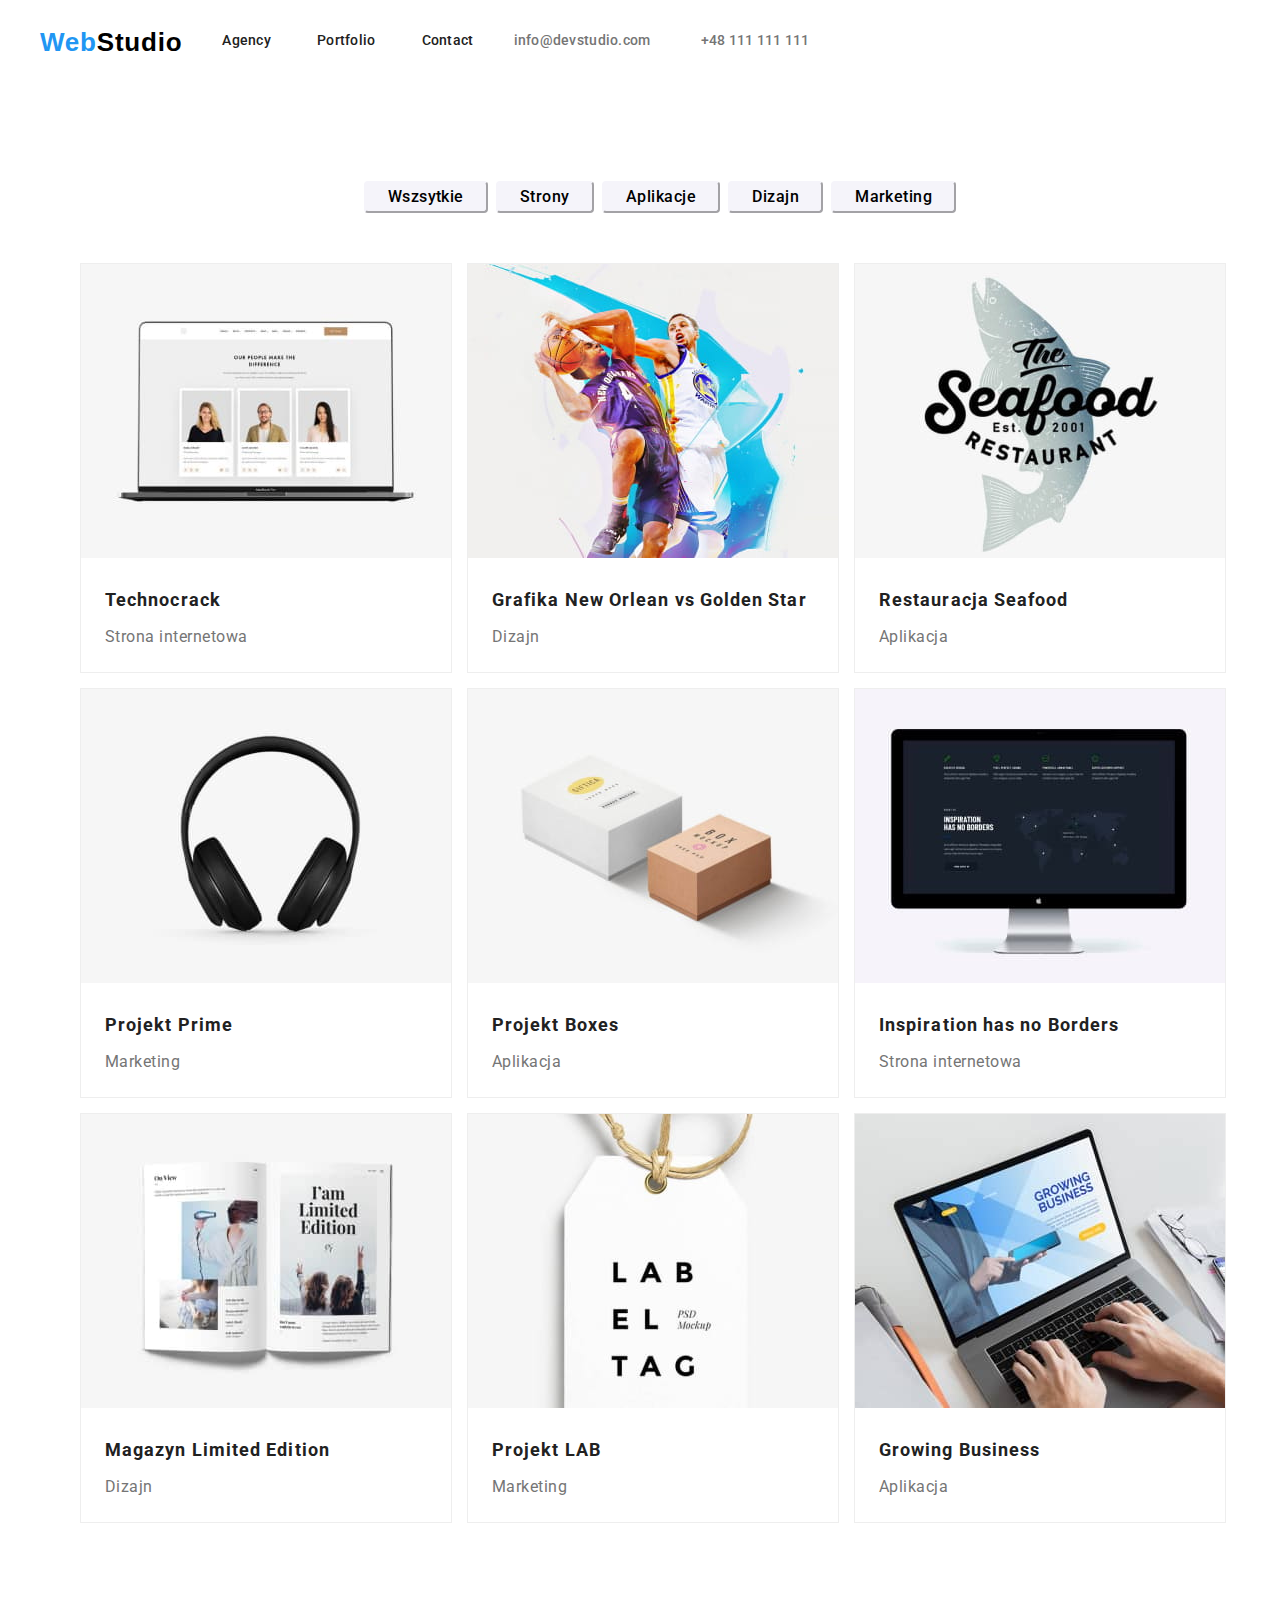
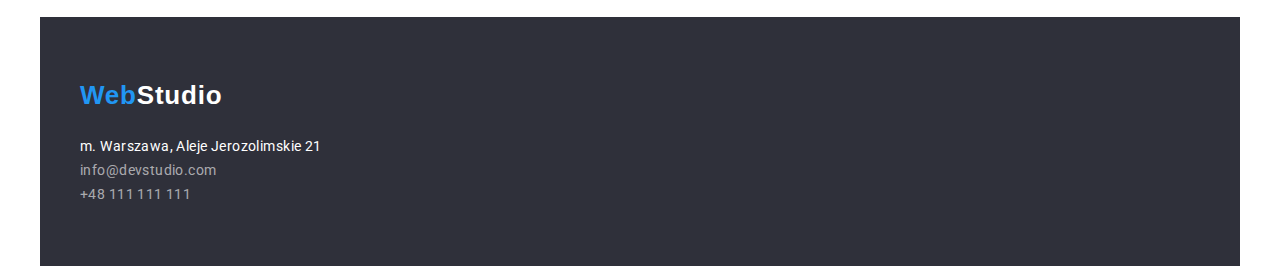
==== commit 8b6995ca: "goit-markup-hw-03" ====
--- a/portfolio.html
+++ b/portfolio.html
@@ -14,40 +14,35 @@
     <link rel="stylesheet" href="css/style.css" />
   </head>
   <body>
-    <!-- <section class="section"> -->
-    <header class="nav-bar">
+    <div class="container">
+     <header class="nav-bar"> 
       <div class="menu-logo">
         <a class="logo" href="index.html">Web<span class="studio">Studio</span></a>
       </div>
-
-      <nav>
-        <div>
+     <nav class="nav">
           <ul class="nav-items">
             <li><a class="menu-item" href="./index.html">Agency</a></li>
             <li><a class="menu-item" href="./portfolio.html">Portfolio</a></li>
             <li><a class="menu-item">Contact</a></li>
           </ul>
-        </div>
-      </nav>
-      <div>
-        <ul class="nav-items-second">
+       <ul class="nav-items-second">
           <li>
             <a class="contact-mail" href="mailto:info@devstudio.com">info@devstudio.com</a>
           </li>
           <li><a class="contact-tel" href="tel:+48111111111">+48 111 111 111</a></li>
         </ul>
-      </div>
+       </nav>
     </header>
-    <!-- </section> -->
+  </div>
+         <div class="container"> 
     <main>
-      <section class="section">
-        <div class="container portfolio">
+ <section class="section, portfolio">
           <ul class="button-container">
-            <li><button class="button">Wszsytkie</button></li>
-            <li><button class="button">Strony</button></li>
-            <li><button class="button">Aplikacje</button></li>
-            <li><button class="button">Dizajn</button></li>
-            <li><button class="button">Marketing</button></li>
+            <li><button class="button" type="button">Wszsytkie</button></li>
+            <li><button class="button" type="button">Strony</button></li>
+            <li><button class="button" type="button">Aplikacje</button></li>
+            <li><button class="button" type="button">Dizajn</button></li>
+            <li><button class="button" type="button">Marketing</button></li>
           </ul>
           <ul class="portfolio-container">
             <li class="box-portfolio">
@@ -97,12 +92,15 @@
               <p class="description-image">Aplikacja</p>
             </li>
           </ul>
-        </div>
-      </section>
+   </section>
     </main>
-    <footer class="footer">
-      <a class="logo logo-footer" href="index.html">Web<span class="studio-footer">Studio</span></a>
-      <address>
+  </div>
+  <div class="container">
+    <footer class="footer"><ul>
+      <li><a class="logo logo-footer" href="index.html">Web<span class="studio-footer">Studio</span></a>
+      </li>
+      <address >
+</ul>
         <ul class="adress">
           <li class="street">m. Warszawa, Aleje Jerozolimskie 21</li>
           <li>
@@ -112,5 +110,6 @@
         </ul>
       </address>
     </footer>
+  </div>
   </body>
 </html>
--- a/css/style.css
+++ b/css/style.css
@@ -51,15 +51,25 @@
   align-items: center;
 }
 .blue-button {
-  display: flex;
-  justify-content: center;
-  align-items: center;
   text-align: center;
   font-weight: 700;
   line-height: 1.87;
   letter-spacing: 0.06em;
   color: var(--color-white);
   background: var(--link-color);
+  border: 0px;
+}
+.blue-button:hover {
+  border-radius: 0px;
+}
+/* .blue-button:focus {
+  border-radius: 0px;
+} */
+.button-place {
+  display: flex;
+  justify-content: center;
+  align-items: center;
+  padding-top: 40px;
 }
 .main-section {
   background-color: var(--secondary-background-color);
@@ -69,14 +79,10 @@
   border-radius: 4px;
 }
 .paragraphs-container {
-  flex-wrap: nowrap;
   gap: 30px;
   display: flex;
   justify-content: space-between;
-  margin-left: 30px;
-  margin-right: 30px;
-  padding-left: 15px;
-  padding-right: 15px;
+  padding-top: 94px;
 }
 .section-title {
   display: flex;
@@ -90,9 +96,7 @@
 .paragraphs-container-secondary {
   gap: 30px;
   display: flex;
-  justify-content: center;
-  margin-left: 30px;
-  margin-right: 30px;
+  justify-content: space-between;
 }
 .paragraphs-title {
   font-weight: 700;
@@ -102,7 +106,7 @@
 }
 .paragraphs-text {
   font-size: 14px;
-  line-height: 1.14;
+  line-height: 1.46;
   letter-spacing: 0.03em;
   color: var(--paragraph-text-color);
   padding-top: 10px;
@@ -120,6 +124,7 @@
 .describe-name {
   font-size: 16px;
   padding-top: 10px;
+  padding-bottom: 30px;
   line-height: 1.19;
   letter-spacing: 0.03em;
   color: var(--color-grey);
@@ -142,19 +147,17 @@
   gap: 8px;
 }
 .button-container {
-  /* box-sizing: border-box; */
-  width: 572px;
-  /* margin-left: 510px; */
-  display: flex;
-  justify-content: center;
-  align-items: flex-start;
+  display: flex;
+  justify-content: center;
   gap: 8px;
+  padding-top: 94px;
   padding-bottom: 50px;
 }
 .portfolio-container {
   display: flex;
   gap: 15px;
   flex-flow: row wrap;
+  padding-bottom: 94px;
 }
 .box-portfolio {
   border: 1px solid rgba(238, 238, 238, 1);
@@ -186,17 +189,16 @@
 
 /* ============================================HEADER=========== */
 .nav-bar {
-  align-items: baseline;
   box-sizing: border-box;
   border-bottom: 1px solid var(--border-color);
   background-color: var(--white);
   display: flex;
-  box-shadow: 0px 4px 4px rgba(0, 0, 0, 0.25);
+  /* box-shadow: 0px 4px 4px rgba(0, 0, 0, 0.25); */
 }
 .menu-logo {
   padding-top: 24px;
   padding-bottom: 25px;
-  padding-left: 215px;
+  justify-content: flex-start;
 }
 .logo {
   font-family: var(--secondary-font);
@@ -213,17 +215,26 @@
 .contact-position {
   justify-content: flex-end;
 }
+.nav {
+  display: flex;
+}
+.nav-items-second {
+  display: flex;
+  gap: 50px;
+  margin-right: 0px;
+  justify-content: flex-end;
+  padding-top: 32px;
+  padding-bottom: 32px;
+  padding-right: 27px;
+}
 .nav-items {
-  font-family: var(--main-font);
-  display: flex;
-  justify-content: space-between;
-  gap: 47px;
-  left: 453px;
-  top: 32px;
-  display: flex;
+  display: flex;
+  font-family: var(--main-font);
   color: var(--normal-text-color);
-  font-size: 14px;
-  padding-left: 93px;
+  gap: 46px;
+  padding-top: 32px;
+  padding-bottom: 32px;
+  font-size: 14px;
 }
 
 .menu-item {
@@ -234,11 +245,6 @@
   letter-spacing: 0.02em;
   color: var(--normal-text-color);
 }
-.nav-items-second {
-  display: flex;
-  gap: 50px;
-  justify-content: space-between;
-}
 
 .contact-mail {
   display: flex;
@@ -257,22 +263,17 @@
   line-height: 1.17;
   letter-spacing: 0.02em;
   color: var(--paragraph-text-color);
-  padding-right: 227px;
 }
 
 /* ===========================================FOOTER============== */
 
 .footer {
-  left: 0px;
-  display: block;
-  justify-content: flex-start;
   background-color: var(--color-dark-grey);
 }
 .studio-footer {
   color: var(--color-white);
 }
 .logo-footer {
-  padding-left: 215px;
   padding-bottom: 20px;
   padding-top: 60px;
   display: flex;
@@ -280,7 +281,6 @@
 .adress {
   display: block;
   justify-content: flex-start;
-  padding-left: 215px;
   padding-bottom: 60px;
 }
 .street {
@@ -293,7 +293,6 @@
 }
 
 .contact-info {
-  padding-left: 50px;
   font-style: normal;
   font-weight: 500;
   font-size: 14px;
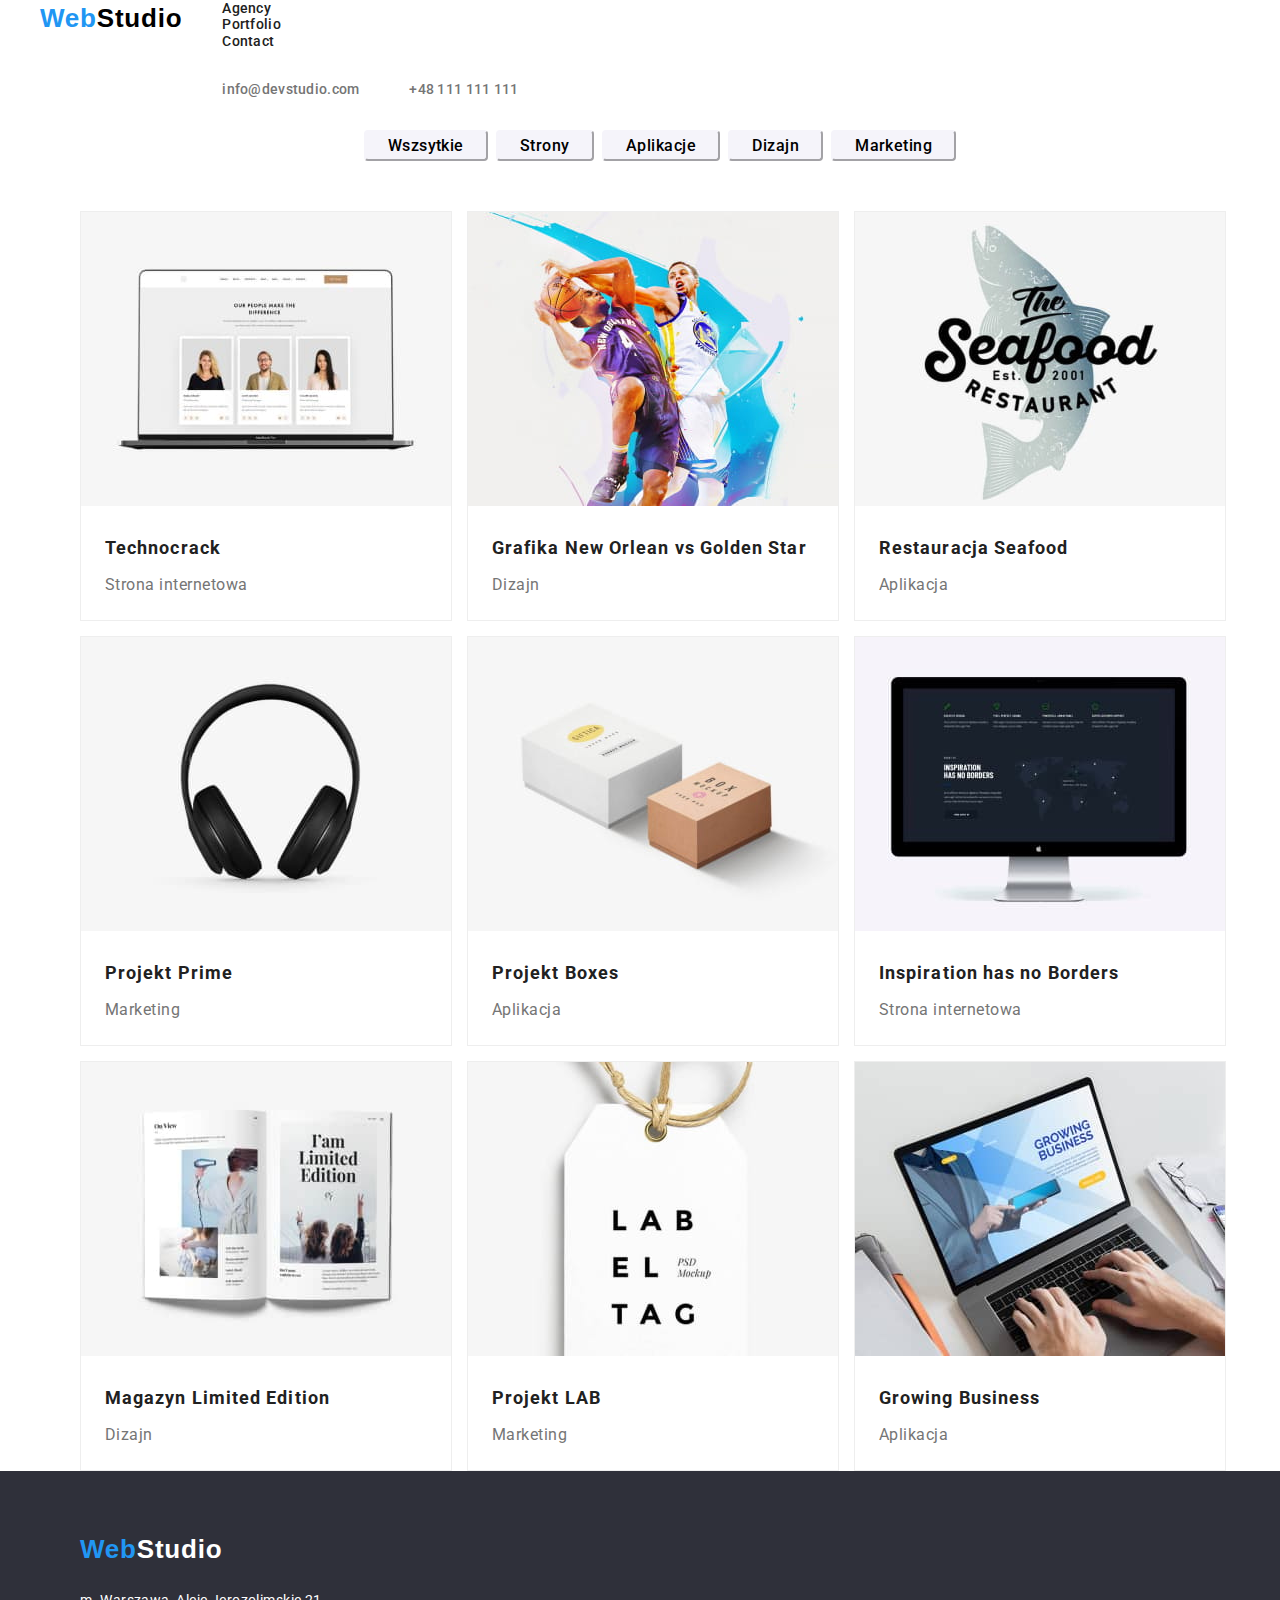
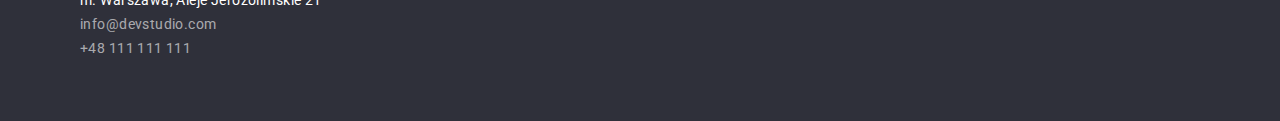
==== commit ac888eea: "goit-markup-hw-03" ====
--- a/portfolio.html
+++ b/portfolio.html
@@ -94,9 +94,10 @@
           </ul>
    </section>
     </main>
-  </div>
+  </div> 
+  <footer class="footer">
   <div class="container">
-    <footer class="footer"><ul>
+      <ul>
       <li><a class="logo logo-footer" href="index.html">Web<span class="studio-footer">Studio</span></a>
       </li>
       <address >
--- a/css/style.css
+++ b/css/style.css
@@ -36,8 +36,13 @@
   width: 100%;
   margin: 0 auto;
 }
-
+.header {
+  background-color: var(--color-white);
+}
 /* =====================================INDEX============== */
+.main-section {
+  background-color: var(--secondary-background-color);
+}
 .slogan {
   text-align: center;
   font-weight: 900;
@@ -51,38 +56,41 @@
   align-items: center;
 }
 .blue-button {
+  justify-content: center;
+  align-items: center;
   text-align: center;
   font-weight: 700;
   line-height: 1.87;
   letter-spacing: 0.06em;
   color: var(--color-white);
-  background: var(--link-color);
   border: 0px;
-}
-.blue-button:hover {
-  border-radius: 0px;
-}
-/* .blue-button:focus {
-  border-radius: 0px;
-} */
-.button-place {
-  display: flex;
-  justify-content: center;
-  align-items: center;
-  padding-top: 40px;
-}
-.main-section {
-  background-color: var(--secondary-background-color);
-}
-.team {
-  box-shadow: 0px 4px 4px 0px rgba(0, 0, 0, 0.25);
-  border-radius: 4px;
+  background-color: var(--link-color);
+}
+
+.lorem {
+  background-color: var(--color-white);
 }
 .paragraphs-container {
   gap: 30px;
   display: flex;
-  justify-content: space-between;
-  padding-top: 94px;
+  justify-content: space-around;
+}
+.paragraphs-title {
+  font-weight: 700;
+  font-size: 14px;
+  line-height: 1.14;
+  letter-spacing: 0.03em;
+}
+.paragraphs-text {
+  font-size: 14px;
+  line-height: 1.46;
+  letter-spacing: 0.03em;
+  color: var(--paragraph-text-color);
+  padding-top: 10px;
+}
+
+.our-team {
+  background: #f5f4fa;
 }
 .section-title {
   display: flex;
@@ -91,26 +99,19 @@
   font-size: 36px;
   line-height: 1.17;
   letter-spacing: 0.03em;
-  padding-bottom: 30px;
+  padding-bottom: 50px;
 }
 .paragraphs-container-secondary {
   gap: 30px;
   display: flex;
   justify-content: space-between;
-}
-.paragraphs-title {
-  font-weight: 700;
-  font-size: 14px;
-  line-height: 1.14;
-  letter-spacing: 0.03em;
-}
-.paragraphs-text {
-  font-size: 14px;
-  line-height: 1.46;
-  letter-spacing: 0.03em;
-  color: var(--paragraph-text-color);
-  padding-top: 10px;
-  text-align: left;
+  padding-top: 50px;
+}
+
+.our-team-image {
+  box-shadow: 0px 4px 4px 0px rgba(0, 0, 0, 0.25);
+  border-radius: 0px 0px 4px 4px;
+  background-color: var(--color-white);
 }
 .name {
   font-size: 16px;
@@ -130,6 +131,131 @@
   color: var(--color-grey);
   text-align: center;
 }
+
+/*=========================================FOOTER-HEADER========= */
+
+/* ============================================HEADER=========== */
+.nav-bar {
+  border-bottom: 1px solid var(--border-color);
+  background-color: var(--white);
+  display: flex;
+  /* box-shadow: 0px 4px 4px rgba(0, 0, 0, 0.25); */
+}
+
+.logo {
+  font-family: var(--secondary-font);
+  font-weight: 700;
+  font-size: 26px;
+  line-height: 1.46;
+  letter-spacing: 0.03em;
+  color: var(--link-color);
+}
+.studio {
+  font-family: var(--secondary-font);
+  color: var(--color-black);
+}
+.contact-position {
+  justify-content: flex-end;
+}
+
+.nav-items-second {
+  display: flex;
+  gap: 50px;
+  justify-content: flex-end;
+  padding-top: 32px;
+  padding-bottom: 32px;
+}
+.nav-item {
+  display: flex;
+  font-family: var(--main-font);
+  color: var(--normal-text-color);
+  gap: 46px;
+  padding-top: 32px;
+  padding-bottom: 32px;
+  font-size: 14px;
+}
+
+.menu-item {
+  display: flex;
+  justify-content: flex-start;
+  font-weight: 500;
+  font-size: 14px;
+  line-height: 1.17;
+  letter-spacing: 0.02em;
+  color: var(--normal-text-color);
+}
+
+.contact-mail {
+  display: flex;
+  font-style: normal;
+  font-weight: 500;
+  font-size: 14px;
+  line-height: 1.17;
+  letter-spacing: 0.02em;
+  color: var(--paragraph-text-color);
+}
+.contact-tel {
+  display: flex;
+  font-style: normal;
+  font-weight: 500;
+  font-size: 14px;
+  line-height: 1.17;
+  letter-spacing: 0.02em;
+  color: var(--paragraph-text-color);
+}
+
+/* ===========================================FOOTER============== */
+
+.footer {
+  background-color: var(--color-dark-grey);
+}
+.studio-footer {
+  color: var(--color-white);
+}
+.logo-footer {
+  padding-bottom: 20px;
+  padding-top: 60px;
+  display: flex;
+}
+.adress {
+  display: block;
+  justify-content: flex-start;
+  padding-bottom: 60px;
+}
+.street {
+  font-style: normal;
+  font-family: var(--main-font);
+  color: var(--color-white);
+  font-size: 14px;
+  line-height: 1.71;
+  letter-spacing: 0.03em;
+}
+
+.contact-info {
+  font-style: normal;
+  font-weight: 500;
+  font-size: 14px;
+  line-height: 1.17;
+  letter-spacing: 0.02em;
+  color: var(--paragraph-text-color);
+}
+.contact-info-footer {
+  font-size: 14px;
+  line-height: 1.7;
+  letter-spacing: 0.03em;
+  color: rgba(255, 255, 255, 0.6);
+}
+
+.button:focus,
+.button:hover {
+  color: white;
+  background-color: var(--link-color);
+}
+a:hover,
+a:focus {
+  color: var(--link-color);
+}
+
 /*===========================================PORTFOLIO===========*/
 button {
   font-family: var(--main-font);
@@ -144,20 +270,17 @@
   border-radius: 4px;
   padding-left: 22px;
   padding-right: 22px;
+}
+.button-container {
+  display: flex;
+  justify-content: center;
   gap: 8px;
-}
-.button-container {
-  display: flex;
-  justify-content: center;
-  gap: 8px;
-  padding-top: 94px;
   padding-bottom: 50px;
 }
 .portfolio-container {
   display: flex;
   gap: 15px;
   flex-flow: row wrap;
-  padding-bottom: 94px;
 }
 .box-portfolio {
   border: 1px solid rgba(238, 238, 238, 1);
@@ -185,134 +308,3 @@
 .portfolio {
   justify-content: center;
 }
-/*=========================================FOOTER-HEADER========= */
-
-/* ============================================HEADER=========== */
-.nav-bar {
-  box-sizing: border-box;
-  border-bottom: 1px solid var(--border-color);
-  background-color: var(--white);
-  display: flex;
-  /* box-shadow: 0px 4px 4px rgba(0, 0, 0, 0.25); */
-}
-.menu-logo {
-  padding-top: 24px;
-  padding-bottom: 25px;
-  justify-content: flex-start;
-}
-.logo {
-  font-family: var(--secondary-font);
-  font-weight: 700;
-  font-size: 26px;
-  line-height: 1.46;
-  letter-spacing: 0.03em;
-  color: var(--link-color);
-}
-.studio {
-  font-family: var(--secondary-font);
-  color: var(--color-black);
-}
-.contact-position {
-  justify-content: flex-end;
-}
-.nav {
-  display: flex;
-}
-.nav-items-second {
-  display: flex;
-  gap: 50px;
-  margin-right: 0px;
-  justify-content: flex-end;
-  padding-top: 32px;
-  padding-bottom: 32px;
-  padding-right: 27px;
-}
-.nav-items {
-  display: flex;
-  font-family: var(--main-font);
-  color: var(--normal-text-color);
-  gap: 46px;
-  padding-top: 32px;
-  padding-bottom: 32px;
-  font-size: 14px;
-}
-
-.menu-item {
-  justify-content: flex-start;
-  font-weight: 500;
-  font-size: 14px;
-  line-height: 1.17;
-  letter-spacing: 0.02em;
-  color: var(--normal-text-color);
-}
-
-.contact-mail {
-  display: flex;
-  font-style: normal;
-  font-weight: 500;
-  font-size: 14px;
-  line-height: 1.17;
-  letter-spacing: 0.02em;
-  color: var(--paragraph-text-color);
-}
-.contact-tel {
-  display: flex;
-  font-style: normal;
-  font-weight: 500;
-  font-size: 14px;
-  line-height: 1.17;
-  letter-spacing: 0.02em;
-  color: var(--paragraph-text-color);
-}
-
-/* ===========================================FOOTER============== */
-
-.footer {
-  background-color: var(--color-dark-grey);
-}
-.studio-footer {
-  color: var(--color-white);
-}
-.logo-footer {
-  padding-bottom: 20px;
-  padding-top: 60px;
-  display: flex;
-}
-.adress {
-  display: block;
-  justify-content: flex-start;
-  padding-bottom: 60px;
-}
-.street {
-  font-style: normal;
-  font-family: var(--main-font);
-  color: var(--color-white);
-  font-size: 14px;
-  line-height: 1.71;
-  letter-spacing: 0.03em;
-}
-
-.contact-info {
-  font-style: normal;
-  font-weight: 500;
-  font-size: 14px;
-  line-height: 1.17;
-  letter-spacing: 0.02em;
-  color: var(--paragraph-text-color);
-}
-.contact-info-footer {
-  font-size: 14px;
-  line-height: 1.7;
-  letter-spacing: 0.03em;
-  color: rgba(255, 255, 255, 0.6);
-}
-
-.button:focus,
-.button:hover {
-  color: white;
-  background-color: var(--link-color);
-}
-a:hover,
-a:focus {
-  color: var(--link-color);
-}
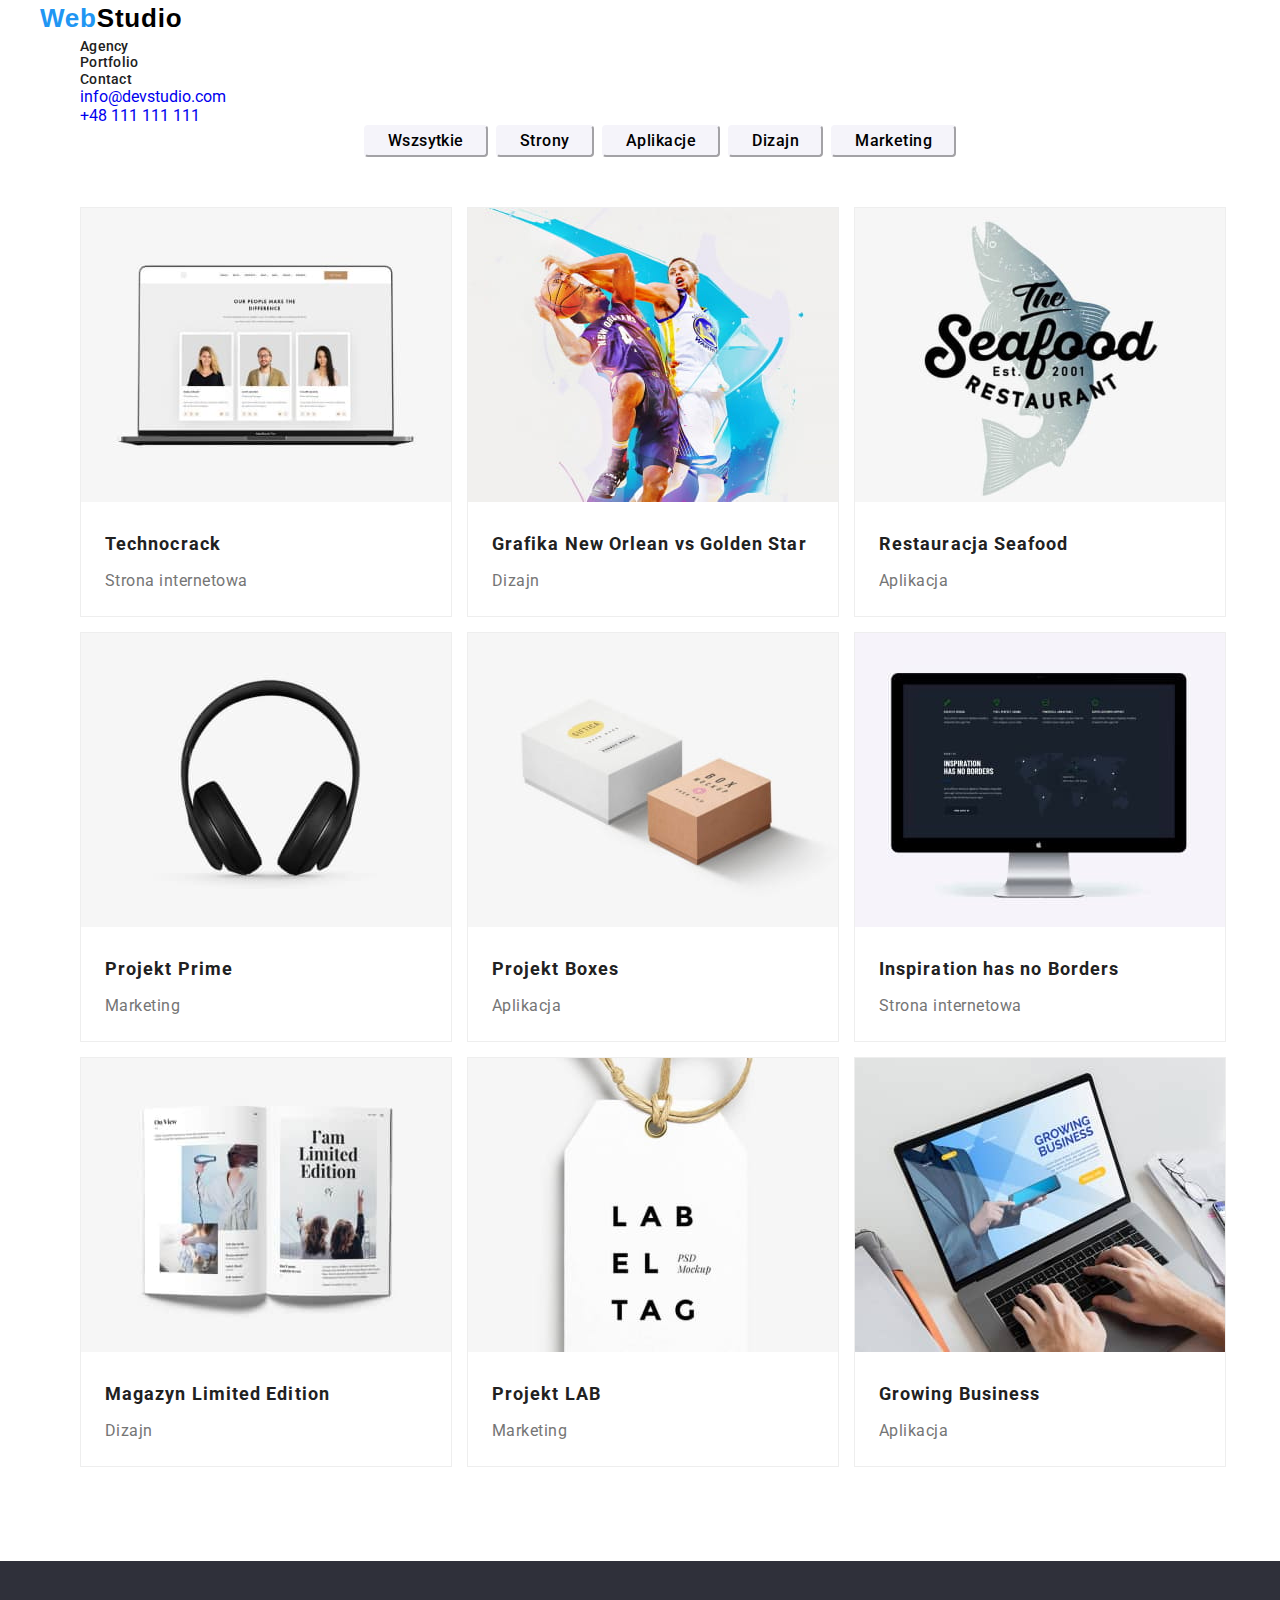
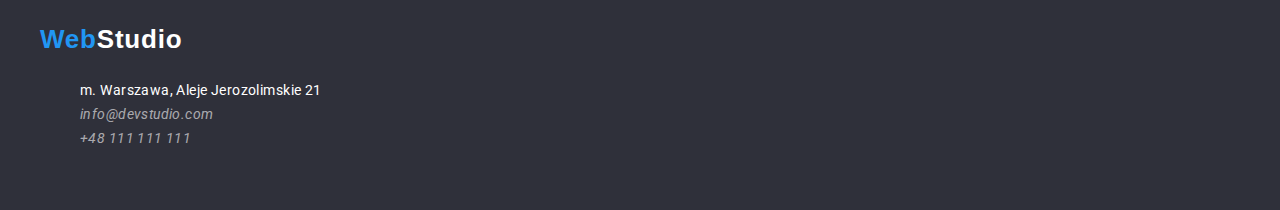
==== commit a9347315: "goit-markup-hw-03" ====
--- a/portfolio.html
+++ b/portfolio.html
@@ -14,29 +14,25 @@
     <link rel="stylesheet" href="css/style.css" />
   </head>
   <body>
-    <div class="container">
-     <header class="nav-bar"> 
-      <div class="menu-logo">
-        <a class="logo" href="index.html">Web<span class="studio">Studio</span></a>
-      </div>
-     <nav class="nav">
-          <ul class="nav-items">
+    <header>
+      <div class="container container-header">
+        <nav class="nav">
+          <a class="logo" href="./index.html">Web<span class="studio">Studio</span></a>
+          <ul class="menu">
             <li><a class="menu-item" href="./index.html">Agency</a></li>
             <li><a class="menu-item" href="./portfolio.html">Portfolio</a></li>
-            <li><a class="menu-item">Contact</a></li>
+            <li><a class="menu-item" href="#">Contact</a></li>
           </ul>
-       <ul class="nav-items-second">
-          <li>
-            <a class="contact-mail" href="mailto:info@devstudio.com">info@devstudio.com</a>
-          </li>
-          <li><a class="contact-tel" href="tel:+48111111111">+48 111 111 111</a></li>
+        </nav>
+        <ul class="contact">
+          <li><a class="contact-item" href="mailto:info@devstudio.com">info@devstudio.com</a></li>
+          <li><a class="contact-item" href="tel:+48111111111">+48 111 111 111</a></li>
         </ul>
-       </nav>
+      </div>
     </header>
-  </div>
-         <div class="container"> 
     <main>
- <section class="section, portfolio">
+      <section class="section, portfolio">
+        <div class="container">
           <ul class="button-container">
             <li><button class="button" type="button">Wszsytkie</button></li>
             <li><button class="button" type="button">Strony</button></li>
@@ -92,25 +88,24 @@
               <p class="description-image">Aplikacja</p>
             </li>
           </ul>
-   </section>
+        </div>
+      </section>
     </main>
-  </div> 
-  <footer class="footer">
-  <div class="container">
-      <ul>
-      <li><a class="logo logo-footer" href="index.html">Web<span class="studio-footer">Studio</span></a>
-      </li>
-      <address >
-</ul>
-        <ul class="adress">
-          <li class="street">m. Warszawa, Aleje Jerozolimskie 21</li>
-          <li>
-            <a href="mailto:info@devstudio.com" class="contact-info-footer">info@devstudio.com</a>
-          </li>
-          <li><a href="tel:+48111111111" class="contact-info-footer">+48 111 111 111</a></li>
-        </ul>
-      </address>
+    <footer class="footer">
+      <div class="container">
+        <a class="logo logo-footer" href="index.html"
+          >Web<span class="studio-footer">Studio</span></a
+        >
+        <address>
+          <ul class="adress">
+            <li class="street">m. Warszawa, Aleje Jerozolimskie 21</li>
+            <li>
+              <a href="mailto:info@devstudio.com" class="contact-info-footer">info@devstudio.com</a>
+            </li>
+            <li><a href="tel:+48111111111" class="contact-info-footer">+48 111 111 111</a></li>
+          </ul>
+        </address>
+      </div>
     </footer>
-  </div>
   </body>
 </html>
--- a/css/style.css
+++ b/css/style.css
@@ -307,4 +307,5 @@
 }
 .portfolio {
   justify-content: center;
-}
+  padding-bottom: 94px;
+}
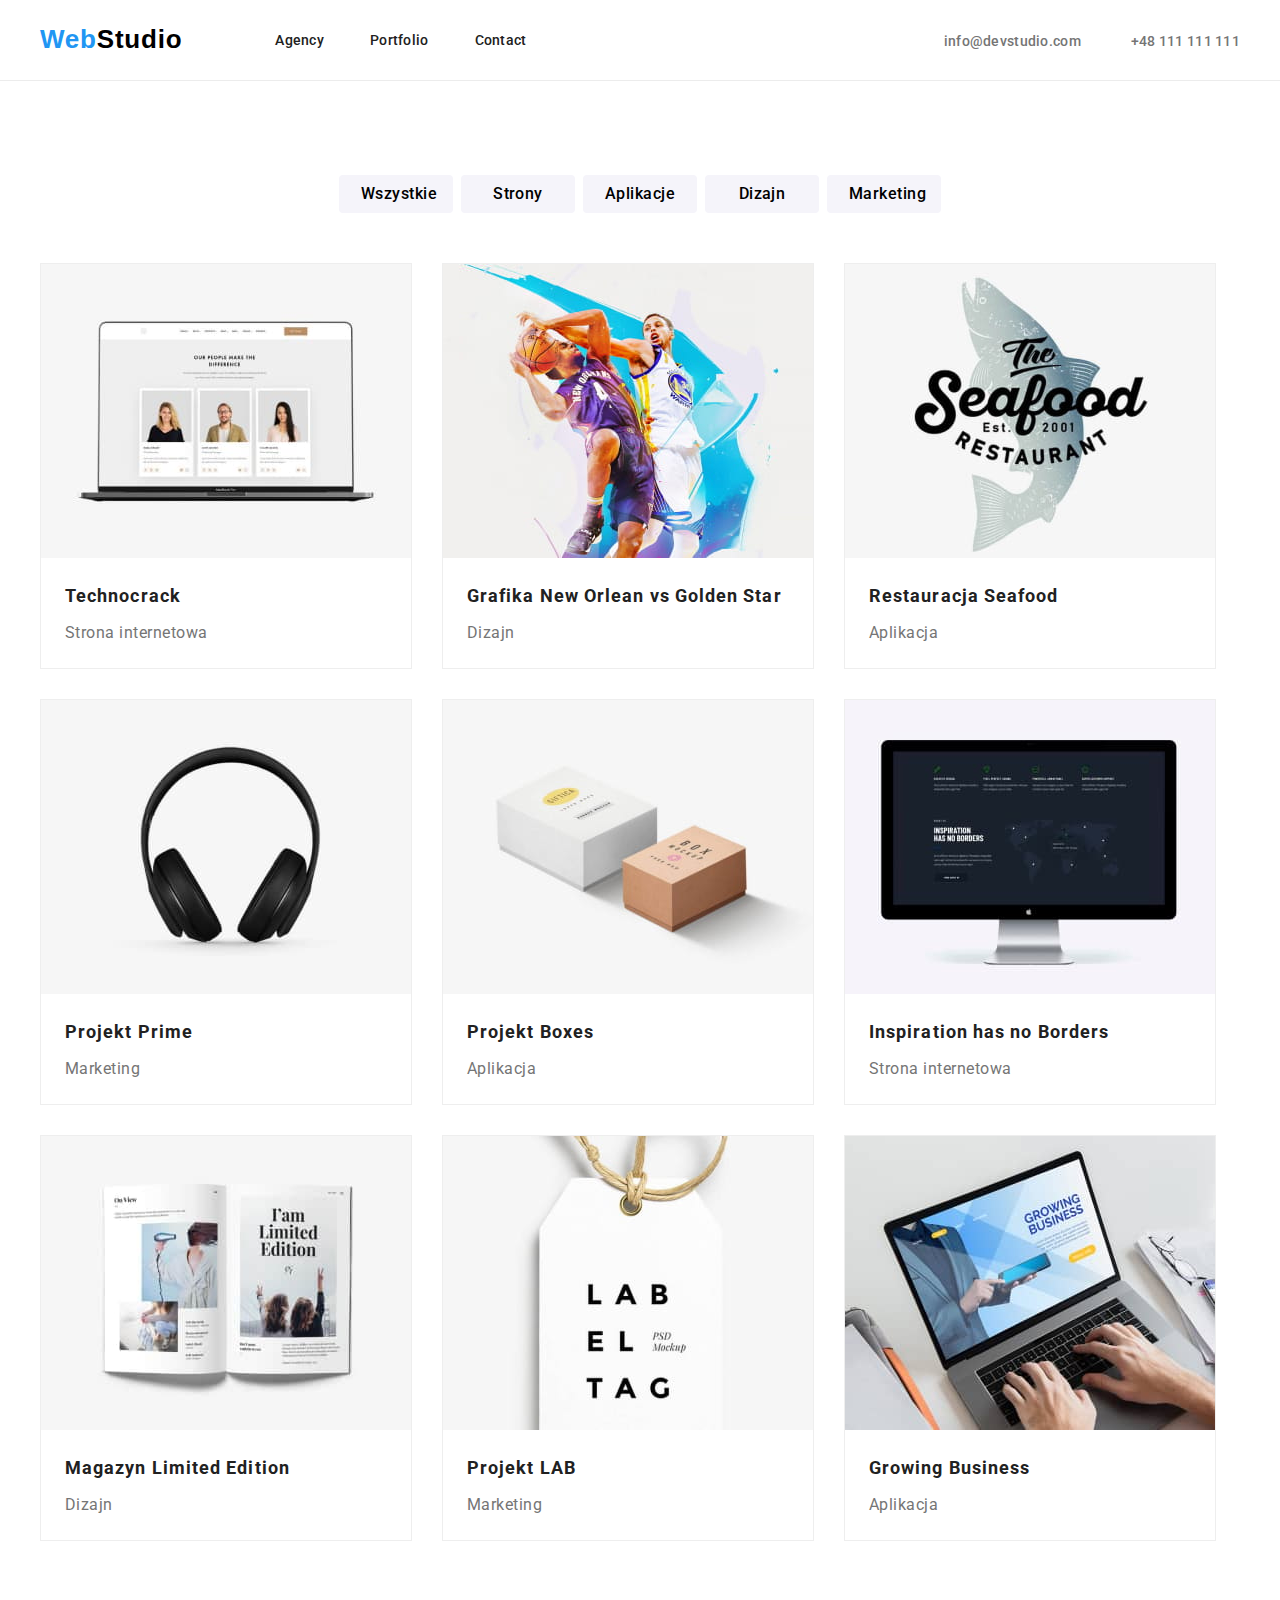
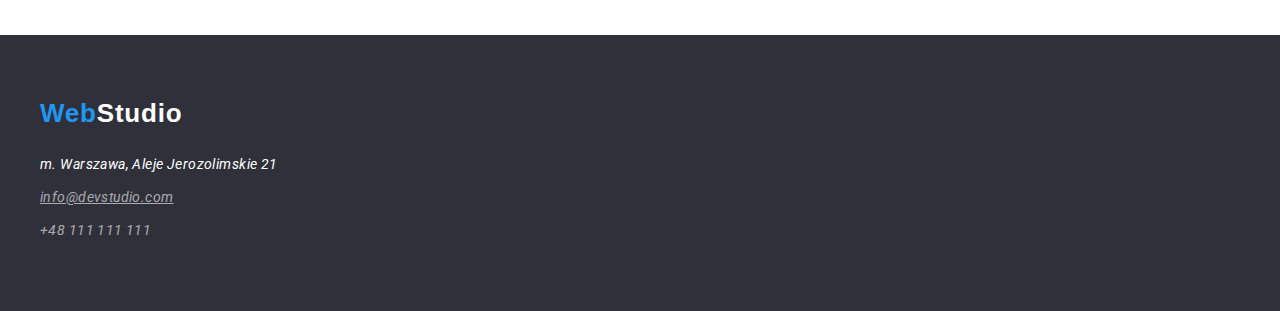
==== commit aa2ba148: "goit-markup-hw-03" ====
--- a/portfolio.html
+++ b/portfolio.html
@@ -31,14 +31,14 @@
       </div>
     </header>
     <main>
-      <section class="section, portfolio">
+      <section class="section">
         <div class="container">
           <ul class="button-container">
-            <li><button class="button" type="button">Wszsytkie</button></li>
-            <li><button class="button" type="button">Strony</button></li>
-            <li><button class="button" type="button">Aplikacje</button></li>
-            <li><button class="button" type="button">Dizajn</button></li>
-            <li><button class="button" type="button">Marketing</button></li>
+            <li><button class="button-portfolio" type="button">Wszystkie</button></li>
+            <li><button class="button-portfolio" type="button">Strony</button></li>
+            <li><button class="button-portfolio" type="button">Aplikacje</button></li>
+            <li><button class="button-portfolio" type="button">Dizajn</button></li>
+            <li><button class="button-portfolio" type="button">Marketing</button></li>
           </ul>
           <ul class="portfolio-container">
             <li class="box-portfolio">
@@ -100,7 +100,9 @@
           <ul class="adress">
             <li class="street">m. Warszawa, Aleje Jerozolimskie 21</li>
             <li>
-              <a href="mailto:info@devstudio.com" class="contact-info-footer">info@devstudio.com</a>
+              <a href="mailto:info@devstudio.com" class="contact-info-footer underline"
+                >info@devstudio.com</a
+              >
             </li>
             <li><a href="tel:+48111111111" class="contact-info-footer">+48 111 111 111</a></li>
           </ul>
--- a/css/style.css
+++ b/css/style.css
@@ -12,9 +12,11 @@
   --link-color: #2196f3;
   --secondary-background-color: #2f303a;
   --button-color: #f5f4fa;
+  --border-color: #ececec;
 }
 * {
   margin: 0;
+  padding: 0;
 }
 ul {
   list-style: none;
@@ -22,12 +24,9 @@
 a {
   text-decoration: none;
 }
-
-body {
-  font-family: var(--main-font);
-  color: var(--normal-text-color);
-}
-
+img {
+  display: block;
+}
 .section {
   padding: 94px 0;
 }
@@ -36,44 +35,95 @@
   width: 100%;
   margin: 0 auto;
 }
-.header {
-  background-color: var(--color-white);
+body {
+  font-family: var(--main-font);
+  color: var(--normal-text-color);
+}
+/* ============================================HEADER=========== */
+header {
+  border-bottom: 1px solid var(--border-color);
+}
+.container-header {
+  display: flex;
+  justify-content: space-between;
+  align-items: center;
+  height: 80px;
+}
+.nav {
+  display: flex;
+  column-gap: 93px;
+}
+.logo {
+  font-family: var(--secondary-font);
+  font-weight: 700;
+  font-size: 26px;
+  line-height: 1.46;
+  letter-spacing: 0.03em;
+  color: var(--link-color);
+}
+.studio {
+  font-family: var(--secondary-font);
+  color: var(--color-black);
+}
+.menu {
+  display: flex;
+  align-items: center;
+  column-gap: 46px;
+}
+.menu-item {
+  font-weight: 500;
+  font-size: 14px;
+  line-height: 1.17;
+  letter-spacing: 0.02em;
+  color: var(--normal-text-color);
+}
+.menu-item:hover {
+  color: var(--link-color);
+}
+.contact {
+  display: flex;
+  gap: 50px;
+}
+.contact-item {
+  font-weight: 500;
+  font-size: 14px;
+  line-height: 1.17;
+  letter-spacing: 0.02em;
+  color: var(--paragraph-text-color);
 }
 /* =====================================INDEX============== */
 .main-section {
   background-color: var(--secondary-background-color);
 }
+.container-slogan {
+  text-align: center;
+}
 .slogan {
-  text-align: center;
   font-weight: 900;
   font-size: 44px;
   line-height: 1.36;
   letter-spacing: 0.06em;
   text-transform: uppercase;
   color: var(--color-white);
-  display: flex;
-  justify-content: center;
-  align-items: center;
+  padding-top: 104px;
 }
 .blue-button {
-  justify-content: center;
-  align-items: center;
-  text-align: center;
   font-weight: 700;
   line-height: 1.87;
   letter-spacing: 0.06em;
   color: var(--color-white);
-  border: 0px;
+  border: none;
   background-color: var(--link-color);
-}
-
+  padding: 10px 40px;
+  margin: 50px 0 104px;
+}
 .lorem {
-  background-color: var(--color-white);
+  padding-bottom: 0;
 }
 .paragraphs-container {
   gap: 30px;
   display: flex;
-  justify-content: space-around;
+  justify-content: space-between;
 }
 .paragraphs-title {
   font-weight: 700;
@@ -88,13 +138,11 @@
   color: var(--paragraph-text-color);
   padding-top: 10px;
 }
-
 .our-team {
   background: #f5f4fa;
 }
 .section-title {
-  display: flex;
-  justify-content: center;
+  text-align: center;
   font-weight: 700;
   font-size: 36px;
   line-height: 1.17;
@@ -105,9 +153,7 @@
   gap: 30px;
   display: flex;
   justify-content: space-between;
-  padding-top: 50px;
-}
-
+}
 .our-team-image {
   box-shadow: 0px 4px 4px 0px rgba(0, 0, 0, 0.25);
   border-radius: 0px 0px 4px 4px;
@@ -132,145 +178,26 @@
   text-align: center;
 }
 
-/*=========================================FOOTER-HEADER========= */
-
-/* ============================================HEADER=========== */
-.nav-bar {
-  border-bottom: 1px solid var(--border-color);
-  background-color: var(--white);
-  display: flex;
-  /* box-shadow: 0px 4px 4px rgba(0, 0, 0, 0.25); */
-}
-
-.logo {
-  font-family: var(--secondary-font);
-  font-weight: 700;
-  font-size: 26px;
-  line-height: 1.46;
-  letter-spacing: 0.03em;
-  color: var(--link-color);
-}
-.studio {
-  font-family: var(--secondary-font);
-  color: var(--color-black);
-}
-.contact-position {
-  justify-content: flex-end;
-}
-
-.nav-items-second {
-  display: flex;
-  gap: 50px;
-  justify-content: flex-end;
-  padding-top: 32px;
-  padding-bottom: 32px;
-}
-.nav-item {
-  display: flex;
-  font-family: var(--main-font);
-  color: var(--normal-text-color);
-  gap: 46px;
-  padding-top: 32px;
-  padding-bottom: 32px;
-  font-size: 14px;
-}
-
-.menu-item {
-  display: flex;
-  justify-content: flex-start;
-  font-weight: 500;
-  font-size: 14px;
-  line-height: 1.17;
-  letter-spacing: 0.02em;
-  color: var(--normal-text-color);
-}
-
-.contact-mail {
-  display: flex;
-  font-style: normal;
-  font-weight: 500;
-  font-size: 14px;
-  line-height: 1.17;
-  letter-spacing: 0.02em;
-  color: var(--paragraph-text-color);
-}
-.contact-tel {
-  display: flex;
-  font-style: normal;
-  font-weight: 500;
-  font-size: 14px;
-  line-height: 1.17;
-  letter-spacing: 0.02em;
-  color: var(--paragraph-text-color);
-}
-
-/* ===========================================FOOTER============== */
-
-.footer {
-  background-color: var(--color-dark-grey);
-}
-.studio-footer {
-  color: var(--color-white);
-}
-.logo-footer {
-  padding-bottom: 20px;
-  padding-top: 60px;
-  display: flex;
-}
-.adress {
-  display: block;
-  justify-content: flex-start;
-  padding-bottom: 60px;
-}
-.street {
-  font-style: normal;
-  font-family: var(--main-font);
-  color: var(--color-white);
-  font-size: 14px;
-  line-height: 1.71;
-  letter-spacing: 0.03em;
-}
-
-.contact-info {
-  font-style: normal;
-  font-weight: 500;
-  font-size: 14px;
-  line-height: 1.17;
-  letter-spacing: 0.02em;
-  color: var(--paragraph-text-color);
-}
-.contact-info-footer {
-  font-size: 14px;
-  line-height: 1.7;
-  letter-spacing: 0.03em;
-  color: rgba(255, 255, 255, 0.6);
-}
-
-.button:focus,
-.button:hover {
-  color: white;
-  background-color: var(--link-color);
-}
-a:hover,
-a:focus {
-  color: var(--link-color);
-}
-
 /*===========================================PORTFOLIO===========*/
-button {
+.button-portfolio {
+  height: 38px;
+  width: 114px;
+  left: 740px;
+  top: 174px;
+  border-radius: 4px;
   font-family: var(--main-font);
   font-weight: 500;
   font-size: 16px;
   line-height: 1.62;
   background: #f5f4fa;
-  border-color: #f5f4fa;
+  border: 0px;
   letter-spacing: 0.03em;
   text-align: center;
   cursor: pointer;
-  border-radius: 4px;
   padding-left: 22px;
   padding-right: 22px;
 }
+
 .button-container {
   display: flex;
   justify-content: center;
@@ -279,8 +206,8 @@
 }
 .portfolio-container {
   display: flex;
-  gap: 15px;
-  flex-flow: row wrap;
+  gap: 30px;
+  flex-wrap: wrap;
 }
 .box-portfolio {
   border: 1px solid rgba(238, 238, 238, 1);
@@ -305,7 +232,49 @@
   padding-right: 24px;
   padding-bottom: 20px;
 }
-.portfolio {
-  justify-content: center;
-  padding-bottom: 94px;
-}
+
+/* ===========================================FOOTER============== */
+
+.footer {
+  padding: 60px 0;
+  background-color: var(--color-dark-grey);
+}
+.logo-footer {
+  display: inline-block;
+  padding-bottom: 20px;
+}
+.address {
+  font-style: normal;
+}
+.studio-footer {
+  color: var(--color-white);
+  margin-bottom: 20px;
+}
+.street {
+  font-family: var(--main-font);
+  color: var(--color-white);
+  font-size: 14px;
+  line-height: 1.71;
+  letter-spacing: 0.03em;
+  padding-bottom: 9px;
+}
+.contact-info-footer {
+  font-size: 14px;
+  line-height: 1.7;
+  letter-spacing: 0.03em;
+  color: rgba(255, 255, 255, 0.6);
+  display: inline-block;
+  padding-bottom: 9px;
+}
+.underline {
+  text-decoration-line: underline;
+}
+
+.button-portfolio:focus {
+  color: white;
+  background-color: var(--link-color);
+  box-shadow: 0px 4px 4px 0px #00000040;
+}
+.button-portfolio:hover {
+  box-shadow: 0px 4px 4px 0px #00000040;
+}
